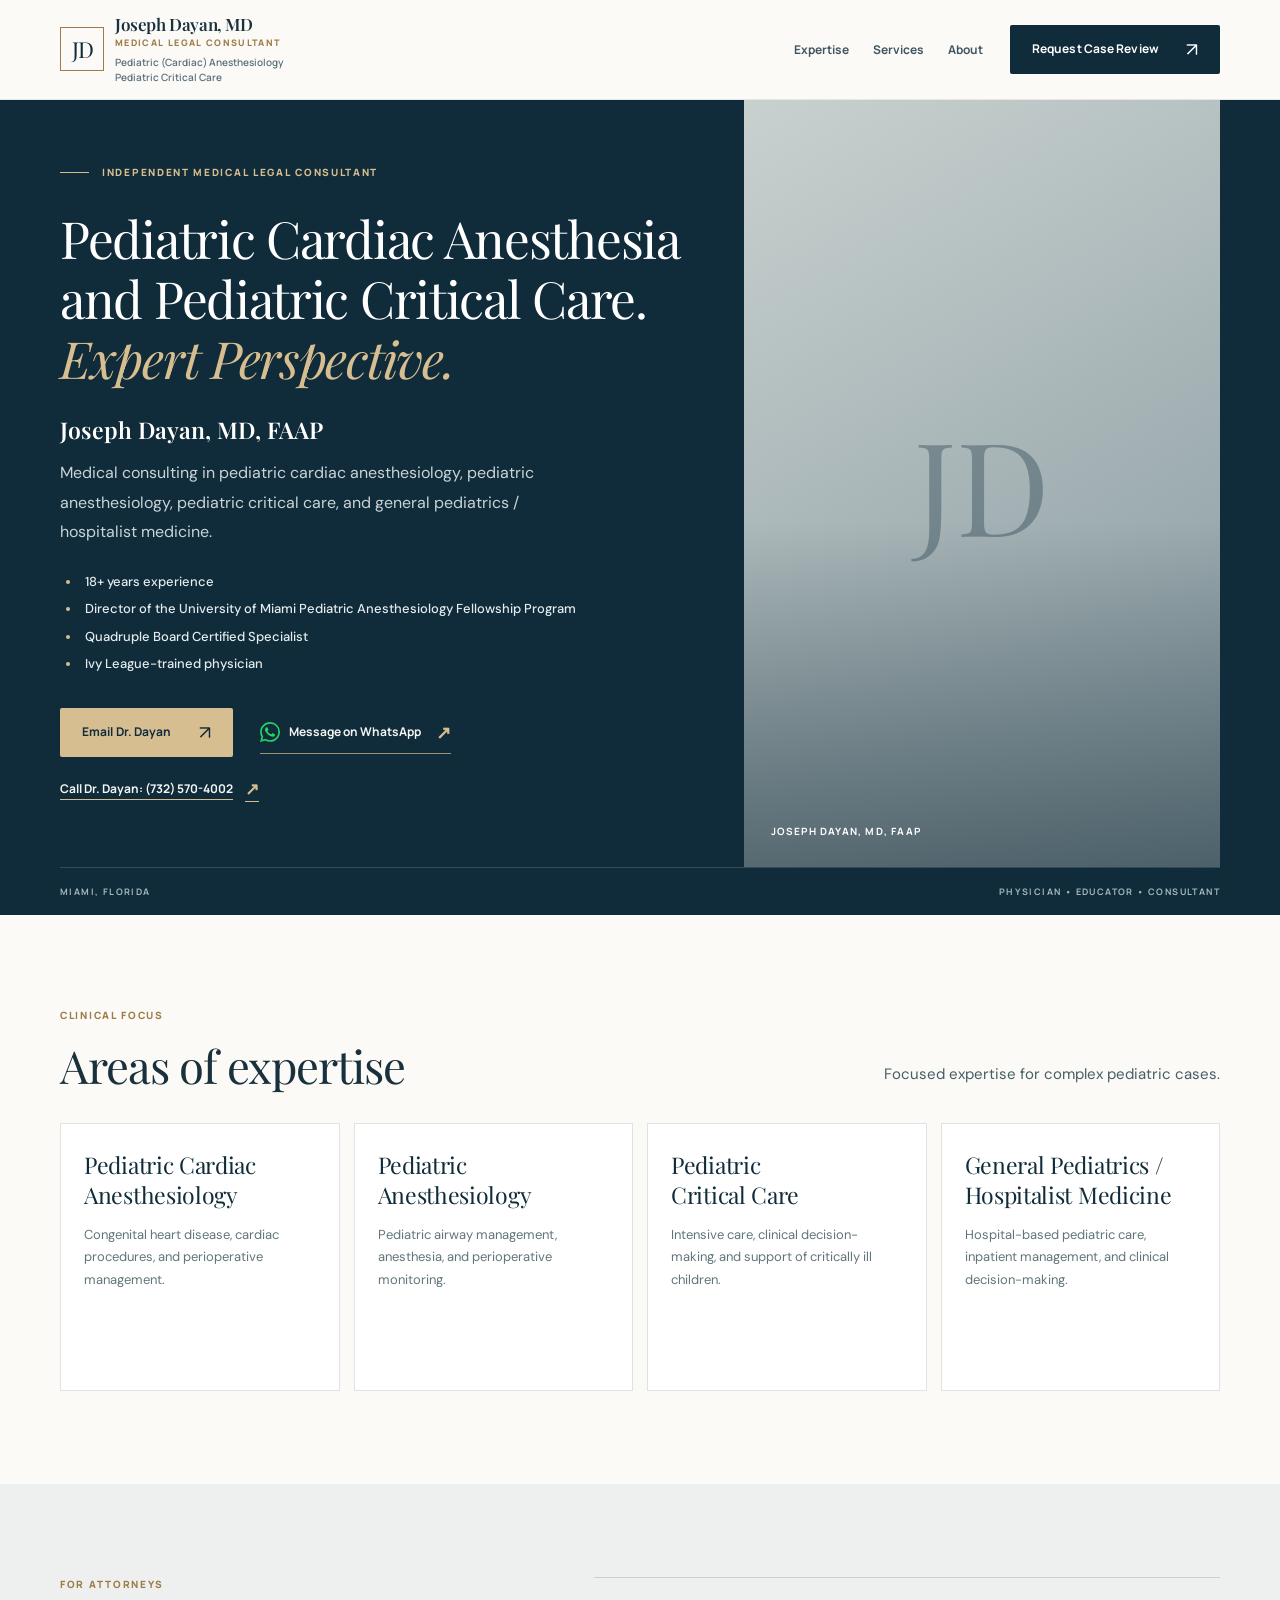
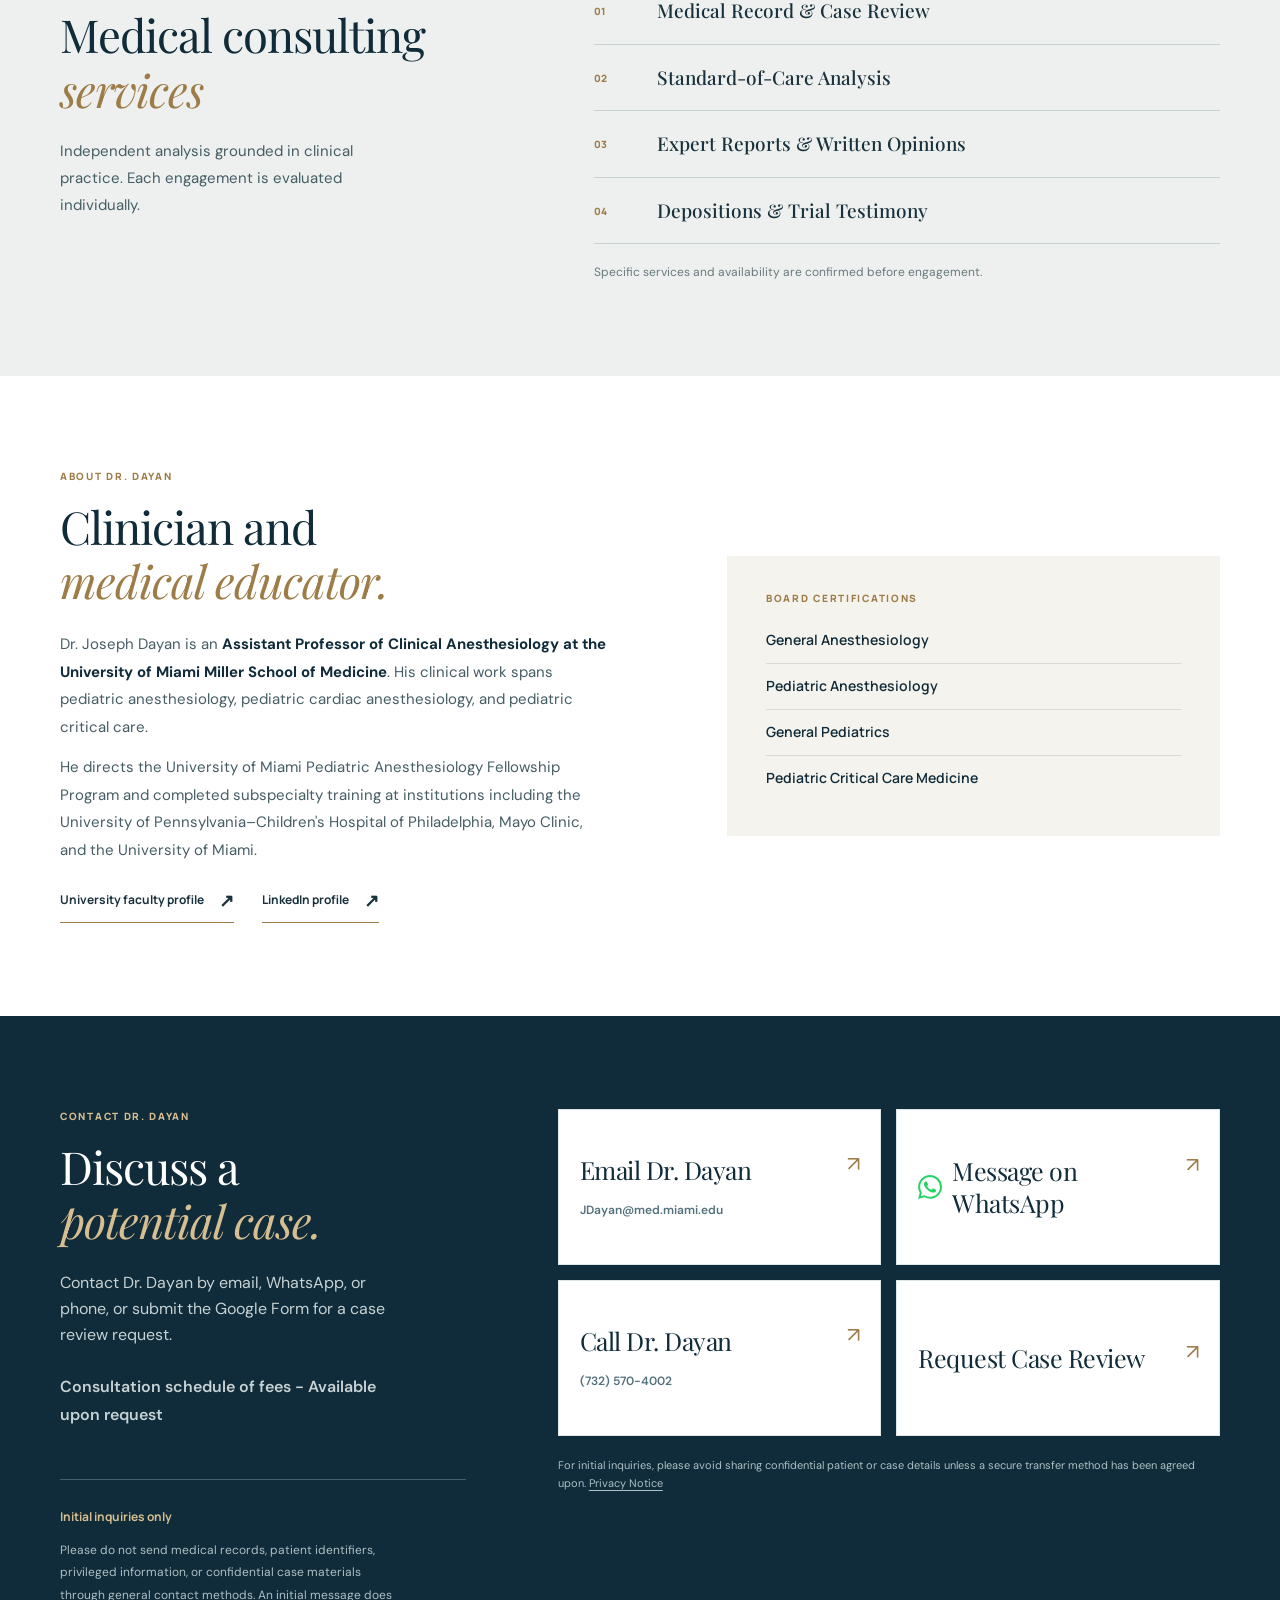
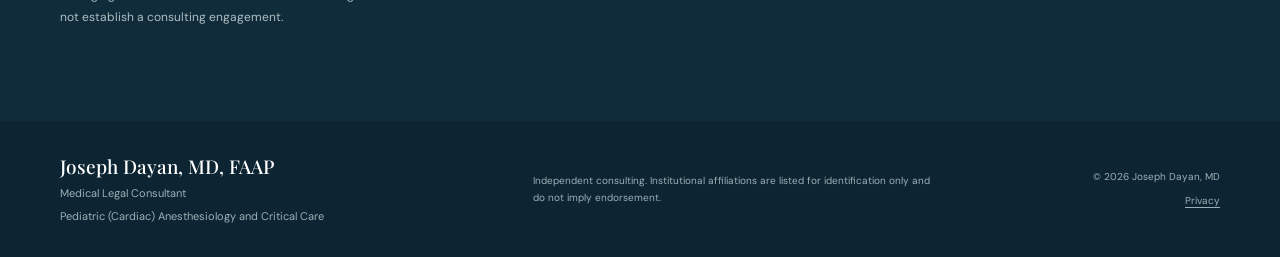
==== joey/index.html @ 21ec457d "Refine medical consultant copy, remove numbering, and update case review form links" ====
<!doctype html>
<html lang="en">
<head>
  <meta charset="utf-8">
  <meta name="viewport" content="width=device-width, initial-scale=1">
  <meta name="robots" content="noindex, follow">
  <meta name="theme-color" content="#132a37">
  <meta name="description" content="Joseph Dayan, MD, FAAP — medical consultant specializing in pediatric and pediatric cardiac anesthesiology, pediatric critical care, and general pediatrics.">
  <meta property="og:type" content="website">
  <meta property="og:title" content="Joseph Dayan, MD | Medical Legal Consultant">
  <meta property="og:description" content="Medical consulting in pediatric cardiac anesthesia, pediatric critical care, and general pediatrics.">
  <title>Joseph Dayan, MD | Pediatric Cardiac Anesthesia & Critical Care Medical Legal Consultant</title>
  <link rel="icon" href="assets/favicon.svg" type="image/svg+xml">
  <link rel="preconnect" href="https://fonts.googleapis.com">
  <link rel="preconnect" href="https://fonts.gstatic.com" crossorigin>
  <link href="https://fonts.googleapis.com/css2?family=DM+Sans:wght@400;500;600;700&family=Manrope:wght@500;600;700;800&family=Playfair+Display:wght@400;500;600&display=swap" rel="stylesheet">
  <link rel="stylesheet" href="assets/styles.css">
  <script defer src="assets/site.js"></script>
</head>
<body>
  <a class="skip-link" href="#main">Skip to content</a>
  <header class="site-header">
    <div class="container header-layout">
      <a class="brand" href="index.html" aria-label="Joseph Dayan, MD, home">
        <span class="brand-mark" aria-hidden="true">JD</span>
        <span class="brand-text"><strong>Joseph Dayan, MD</strong><small>MEDICAL LEGAL CONSULTANT</small><small class="brand-specialty">Pediatric (Cardiac) Anesthesiology<br>Pediatric Critical Care</small></span>
      </a>
      <nav class="desktop-nav" aria-label="Main navigation">
        <a href="#expertise">Expertise</a>
        <a href="#services">Services</a>
        <a href="#about">About</a>
      </nav>
      <a class="btn btn-nav" href="https://forms.gle/VSAVzxjfs5dsTmnk8" target="_blank" rel="noopener noreferrer" aria-label="Request case review via Google Form">Request Case Review <span aria-hidden="true">↗</span></a>
      <button class="menu-toggle" type="button" aria-label="Open navigation" aria-expanded="false" aria-controls="mobile-nav" data-menu-toggle><span></span><span></span></button>
    </div>
    <nav class="mobile-nav" id="mobile-nav" aria-label="Mobile navigation" hidden>
      <a href="#expertise">Expertise</a>
      <a href="#services">Services</a>
      <a href="#about">About</a>
      <a href="https://forms.gle/VSAVzxjfs5dsTmnk8" target="_blank" rel="noopener noreferrer">Request Case Review</a><a href="https://wa.me/17325704002" target="_blank" rel="noopener noreferrer">WhatsApp Dr. Dayan ↗</a>
    </nav>
  </header>
  <main id="main">
    <section class="hero" aria-labelledby="hero-title">
      <div class="container hero-layout">
        <div class="hero-copy">
          <p class="overline"><span class="overline-rule"></span> INDEPENDENT MEDICAL LEGAL CONSULTANT</p>
          <h1 id="hero-title">Pediatric Cardiac Anesthesia and Pediatric Critical Care.<br><em>Expert Perspective.</em></h1>
          <p class="hero-name">Joseph Dayan, MD, FAAP</p>
          <p class="hero-description">Medical consulting in pediatric cardiac anesthesiology, pediatric anesthesiology, pediatric critical care, and general pediatrics / hospitalist medicine.</p>
          <ul class="hero-qualifications" aria-label="Professional qualifications">
            <li>18+ years experience</li>
            <li>Director of the University of Miami Pediatric Anesthesiology Fellowship Program</li>
            <li>Quadruple Board Certified Specialist</li>
            <li>Ivy League-trained physician</li>
          </ul>
          <div class="hero-actions">
            <a class="btn btn-accent" href="mailto:JDayan@med.miami.edu?subject=Medical%20Case%20Review%20Inquiry">Email Dr. Dayan <span aria-hidden="true">↗</span></a>
            <a class="subtle-link whatsapp-link" href="https://wa.me/17325704002" target="_blank" rel="noopener noreferrer"><img class="whatsapp-icon" src="assets/whatsapp.svg" alt="" width="20" height="20"> Message on WhatsApp <span aria-hidden="true">↗</span></a>
          </div>
          <a class="hero-call-link" href="tel:+17325704002">Call Dr. Dayan: (732) 570-4002 <span aria-hidden="true">↗</span></a>
        </div>
        <div class="hero-photo">
          <img src="https://med.miami.edu/-/media/millerschool/faculty/anesthesiology/54119388-joseph-dayan.ashx?rev=396a6e62b9d84872a317f934776506e8" alt="Dr. Joseph Dayan" fetchpriority="high" onerror="this.hidden=true;this.nextElementSibling.hidden=false">
          <span class="photo-fallback" hidden aria-hidden="true">JD</span>
          <span class="photo-caption">JOSEPH DAYAN, MD, FAAP</span>
        </div>
      </div>
      <div class="container hero-foot"><span>MIAMI, FLORIDA</span><span>PHYSICIAN • EDUCATOR • CONSULTANT</span></div>
    </section>

    <section class="section expertise-section" id="expertise" aria-labelledby="expertise-title">
      <div class="container">
        <div class="section-heading">
          <div><p class="eyebrow">CLINICAL FOCUS</p><h2 id="expertise-title">Areas of expertise</h2></div>
          <p>Focused expertise for complex pediatric cases.</p>
        </div>
        <div class="focus-grid">
          <article class="focus-card"><h3>Pediatric Cardiac<br>Anesthesiology</h3><p>Congenital heart disease, cardiac procedures, and perioperative management.</p></article>
          <article class="focus-card"><h3>Pediatric<br>Anesthesiology</h3><p>Pediatric airway management, anesthesia, and perioperative monitoring.</p></article>
          <article class="focus-card"><h3>Pediatric<br>Critical Care</h3><p>Intensive care, clinical decision-making, and support of critically ill children.</p></article>
          <article class="focus-card"><h3>General Pediatrics /<br>Hospitalist Medicine</h3><p>Hospital-based pediatric care, inpatient management, and clinical decision-making.</p></article>
        </div>
      </div>
    </section>

    <section class="section services-section" id="services" aria-labelledby="services-title">
      <div class="container services-layout">
        <div class="services-intro">
          <p class="eyebrow">FOR ATTORNEYS</p>
          <h2 id="services-title">Medical consulting<br><em>services</em></h2>
          <p>Independent analysis grounded in clinical practice. Each engagement is evaluated individually.</p>
        </div>
        <div class="service-items">
          <div><span class="service-number">01</span><h3>Medical Record & Case Review</h3></div>
          <div><span class="service-number">02</span><h3>Standard-of-Care Analysis</h3></div>
          <div><span class="service-number">03</span><h3>Expert Reports & Written Opinions</h3></div>
          <div><span class="service-number">04</span><h3>Depositions & Trial Testimony</h3></div>
          <p class="service-caveat">Specific services and availability are confirmed before engagement.</p>
        </div>
      </div>
    </section>

    <section class="section about-section" id="about" aria-labelledby="about-title">
      <div class="container about-layout">
        <div class="about-copy">
          <p class="eyebrow">ABOUT DR. DAYAN</p>
          <h2 id="about-title">Clinician and<br><em>medical educator.</em></h2>
          <p>Dr. Joseph Dayan is an <strong>Assistant Professor of Clinical Anesthesiology at the University of Miami Miller School of Medicine</strong>. His clinical work spans pediatric anesthesiology, pediatric cardiac anesthesiology, and pediatric critical care.</p>
          <p>He directs the University of Miami Pediatric Anesthesiology Fellowship Program and completed subspecialty training at institutions including the University of Pennsylvania–Children's Hospital of Philadelphia, Mayo Clinic, and the University of Miami.</p>
          <div class="profile-links">
            <a href="https://med.miami.edu/faculty/joseph-dayan-md-faap" target="_blank" rel="noopener noreferrer" class="underlined-link">University faculty profile <span aria-hidden="true">↗</span></a>
            <a href="https://www.linkedin.com/in/joseph-dayan-md-79019a79" target="_blank" rel="noopener noreferrer" class="underlined-link">LinkedIn profile <span aria-hidden="true">↗</span></a>
          </div>
        </div>
        <div class="boards" aria-label="Board certifications">
          <p class="eyebrow">BOARD CERTIFICATIONS</p>
          <ul>
            <li>General Anesthesiology</li>
            <li>Pediatric Anesthesiology</li>
            <li>General Pediatrics</li>
            <li>Pediatric Critical Care Medicine</li>
          </ul>
        </div>
      </div>
    </section>

    <section class="section contact-section" id="contact" aria-labelledby="contact-title">
      <div class="container contact-layout">
        <div class="contact-copy">
          <p class="eyebrow">CONTACT DR. DAYAN</p>
          <h2 id="contact-title">Discuss a<br><em>potential case.</em></h2>
          <p>Contact Dr. Dayan by email, WhatsApp, or phone, or submit the Google Form for a case review request.</p>
          <p class="fee-note">Consultation schedule of fees - Available upon request</p>
          <div class="contact-note"><strong>Initial inquiries only</strong><p>Please do not send medical records, patient identifiers, privileged information, or confidential case materials through general contact methods. An initial message does not establish a consulting engagement.</p></div>
        </div>
        <div class="contact-options" aria-label="Contact and case review options">
          <a class="contact-option" href="mailto:JDayan@med.miami.edu?subject=Medical%20Case%20Review%20Inquiry">
            <span class="contact-option-name">Email Dr. Dayan <span class="contact-arrow" aria-hidden="true">↗</span></span>
            <span class="contact-option-detail">JDayan@med.miami.edu</span>
          </a>
          <a class="contact-option" href="https://wa.me/17325704002" target="_blank" rel="noopener noreferrer">
            <span class="contact-option-name"><span class="contact-option-label"><img class="whatsapp-icon" src="assets/whatsapp.svg" alt="" width="20" height="20"> Message on WhatsApp</span><span class="contact-arrow" aria-hidden="true">↗</span></span>
          </a>
          <a class="contact-option" href="tel:+17325704002">
            <span class="contact-option-name">Call Dr. Dayan <span class="contact-arrow" aria-hidden="true">↗</span></span>
            <span class="contact-option-detail">(732) 570-4002</span>
          </a>
          <a class="contact-option" href="https://forms.gle/VSAVzxjfs5dsTmnk8" target="_blank" rel="noopener noreferrer">
            <span class="contact-option-name">Request Case Review <span class="contact-arrow" aria-hidden="true">↗</span></span>
          </a>
          <p class="contact-privacy">For initial inquiries, please avoid sharing confidential patient or case details unless a secure transfer method has been agreed upon. <a href="privacy.html">Privacy Notice</a></p>
        </div>
      </div>
    </section>
  </main>
  <footer class="footer">
    <div class="container footer-content">
      <div class="footer-brand"><strong>Joseph Dayan, MD, FAAP</strong><span>Medical Legal Consultant</span><span>Pediatric (Cardiac) Anesthesiology and Critical Care</span></div>
      <p>Independent consulting. Institutional affiliations are listed for identification only and do not imply endorsement.</p>
      <div class="footer-meta"><span>© <span data-year>2026</span> Joseph Dayan, MD</span><a href="privacy.html">Privacy</a></div>
    </div>
  </footer>
</body>
</html>
---- joey/assets/styles.css ----
:root{--navy:#102b39;--deep:#0d2532;--ink:#19313d;--text:#455d65;--muted:#73848a;--gold:#d7be91;--gold-dark:#9e7c48;--cream:#f5f3ed;--paper:#fbfaf7;--line:#dce3e1;--white:#fff;--max:1160px;--sans:'DM Sans',Arial,sans-serif;--ui:'Manrope',Arial,sans-serif;--serif:'Playfair Display',Georgia,serif}
*,*::before,*::after{box-sizing:border-box}
html{scroll-behavior:smooth;scroll-padding-top:104px}
body{margin:0;background:var(--paper);color:var(--ink);font:400 16px/1.65 var(--sans);-webkit-font-smoothing:antialiased}
img{max-width:100%;display:block}
a{color:inherit;text-decoration:none}
button,input,textarea,select{font:inherit}
button{cursor:pointer}
h1,h2,h3,p{margin:0}
h1,h2,h3{line-height:1.2}
::selection{background:var(--gold);color:var(--navy)}
:focus-visible{outline:3px solid var(--gold-dark);outline-offset:4px}
.container{width:min(var(--max),calc(100% - 90px));margin-inline:auto}
.skip-link{position:absolute;top:-110px;left:10px;padding:12px 18px;background:#fff;z-index:100}
.skip-link:focus{top:10px}
.site-header{position:relative;z-index:20;background:var(--paper);border-bottom:1px solid #e7e8e3}
.header-layout{min-height:99px;display:flex;align-items:center;gap:22px}
.brand{display:flex;align-items:center;gap:11px;flex-shrink:0}
.brand-mark{width:44px;height:44px;border:1px solid var(--gold-dark);display:grid;place-items:center;color:var(--navy);font:400 22px var(--serif);letter-spacing:-1px}
.brand-text{display:flex;flex-direction:column;gap:3px}
.brand-text strong{font:600 17px/1.2 var(--serif);letter-spacing:-.4px}
.brand-text small{color:var(--gold-dark);font:800 9px/1.4 var(--ui);letter-spacing:1.35px}
.brand-specialty{font:600 9px/1.45 var(--ui)!important;letter-spacing:0!important;text-transform:none;color:#5c717c!important;margin-top:2px;max-width:310px}
.desktop-nav{display:flex;align-items:center;gap:24px;margin-left:auto}
.desktop-nav a{font:700 12px var(--ui);color:#415661;transition:color .2s}
.desktop-nav a:hover{color:var(--gold-dark)}
.btn{display:inline-flex;align-items:center;justify-content:center;gap:27px;border:1px solid transparent;min-height:49px;padding:14px 21px;border-radius:2px;font:700 12px/1.2 var(--ui);letter-spacing:.1px;white-space:nowrap;transition:background .2s,color .2s,transform .2s}
.btn:hover{transform:translateY(-2px)}
.btn span{font:400 19px/1 var(--sans)}
.btn-nav,.btn-dark{background:var(--navy);color:white}
.btn-nav:hover,.btn-dark:hover{background:#1f4758}
.btn-nav{margin-left:9px}
.btn-accent{background:var(--gold);color:var(--navy)}
.btn-accent:hover{background:#e4cfa8}
.menu-toggle{display:none;width:42px;height:42px;border:1px solid var(--line);background:transparent;align-items:center;justify-content:center;flex-direction:column;gap:6px;margin-left:auto}
.menu-toggle span{width:20px;height:1px;background:var(--navy)}
.mobile-nav{display:none}
.overline,.eyebrow{font:800 10px/1.4 var(--ui);letter-spacing:1.7px;text-transform:uppercase}
.overline{color:var(--gold);display:flex;align-items:center;gap:13px}
.overline-rule{width:29px;height:1px;background:var(--gold)}
.eyebrow{color:var(--gold-dark);margin-bottom:16px}
.hero{background:var(--navy);color:#fff}
.hero-layout{min-height:580px;display:grid;grid-template-columns:1.13fr .87fr;align-items:stretch;gap:65px}
.hero-copy{padding:76px 0 74px;align-self:center}
.hero h1{font:400 clamp(37px,4vw,54px)/1.17 var(--serif);letter-spacing:-1.3px;white-space:normal;margin:30px 0 24px;max-width:680px}
.hero h1 em,.services-intro h2 em,.about-copy h2 em,.contact-copy h2 em{font-weight:400;color:var(--gold)}
.hero-name{font:600 23px/1.45 var(--serif);margin-bottom:12px}
.hero-description{max-width:525px;color:#c9d4d7;font-size:16px;line-height:1.85}
.hero-actions{display:flex;align-items:center;gap:27px;flex-wrap:wrap;margin-top:33px}
.subtle-link{color:#f3f5f3;border-bottom:1px solid rgba(215,190,145,.7);padding:9px 0;font:700 12px var(--ui);display:inline-flex;gap:17px;align-items:center;transition:gap .2s}
.subtle-link:hover{gap:23px}
.subtle-link span{color:var(--gold);font-size:18px}
.hero-photo{position:relative;align-self:stretch;overflow:hidden;background:linear-gradient(150deg,#c9d1cf,#84979e);min-height:540px}
.hero-photo img[hidden]{display:none}.hero-photo img{width:100%;height:100%;position:absolute;inset:0;object-fit:cover;object-position:50% 16%;filter:saturate(.84)}
.hero-photo:after{content:"";position:absolute;inset:55% 0 0;background:linear-gradient(transparent,rgba(11,33,45,.46));pointer-events:none}
.photo-fallback{position:absolute;inset:0;display:grid;place-items:center;color:rgba(16,43,57,.33);font:400 130px var(--serif)}
.photo-fallback[hidden]{display:none}
.photo-caption{position:absolute;z-index:2;left:27px;bottom:29px;color:white;font:700 10px var(--ui);letter-spacing:1.2px}
.hero-foot{min-height:48px;border-top:1px solid rgba(255,255,255,.15);display:flex;align-items:center;justify-content:space-between;gap:14px;color:#a4b8be;font:700 9px var(--ui);letter-spacing:1.4px}
.section{padding:93px 0;scroll-margin-top:10px}
.section-heading{display:flex;align-items:end;justify-content:space-between;gap:40px;margin-bottom:31px}
.section-heading h2,.about-copy h2,.services-intro h2,.contact-copy h2{font:400 clamp(36px,3.55vw,50px)/1.2 var(--serif);letter-spacing:-1px}
.section-heading>p{color:var(--text);font-size:15px;margin-bottom:6px}
.expertise-section{background:var(--paper)}
.focus-grid{display:grid;grid-template-columns:repeat(4,minmax(0,1fr));gap:14px}
.focus-card{border:1px solid #dfe4e1;background:#fff;min-height:268px;padding:26px 23px 28px;transition:border-color .2s,transform .2s}
.focus-card:hover{transform:translateY(-3px);border-color:#b9c7c4}
.focus-count{font:800 10px var(--ui);letter-spacing:1.4px;color:var(--gold-dark)}
.focus-card h3{font:400 23px/1.27 var(--serif);margin:27px 0 15px;color:var(--navy);letter-spacing:-.3px}
.focus-card p{font-size:13px;color:#61757a;line-height:1.75;max-width:300px}
.services-section{background:#edf0ee}
.services-layout{display:grid;grid-template-columns:.83fr 1.17fr;gap:90px;align-items:start}
.services-intro h2{color:var(--navy)}
.services-intro h2 em{color:var(--gold-dark)}
.services-intro>p:last-child{color:var(--text);margin-top:22px;max-width:340px;line-height:1.8;font-size:15px}
.service-items{border-top:1px solid #c8d2cf}
.service-items>div{display:grid;grid-template-columns:46px 1fr;gap:17px;align-items:center;padding:19px 0;border-bottom:1px solid #c8d2cf}
.service-number{font:800 10px var(--ui);color:var(--gold-dark)}
.service-items h3{font:500 19px/1.45 var(--serif)}
.service-caveat{font:400 12px/1.7 var(--sans);color:#687a7d;margin-top:18px}
.about-section{background:#fff}
.about-layout{display:grid;grid-template-columns:1.07fr .93fr;gap:100px;align-items:center}
.about-copy h2{color:var(--navy);margin-bottom:23px}
.about-copy h2 em{color:var(--gold-dark)}
.about-copy>p:not(.eyebrow){color:var(--text);max-width:550px;font-size:15px;line-height:1.84;margin-bottom:13px}
.underlined-link{border-bottom:1px solid var(--gold-dark);padding-bottom:10px;font:700 12px var(--ui);display:inline-flex;gap:15px;align-items:center;margin-top:18px;transition:gap .2s}
.underlined-link:hover{gap:22px}
.underlined-link span{font-size:18px}
.boards{background:var(--cream);padding:35px 39px}
.boards .eyebrow{margin-bottom:13px}
.boards ul{list-style:none;margin:0;padding:0}
.boards li{padding:13px 0;border-bottom:1px solid #d9dcd6;font:600 14px/1.35 var(--ui);color:var(--navy)}
.boards li:last-child{border-bottom:0}
.contact-section{background:var(--navy);color:#fff}
.contact-layout{display:grid;grid-template-columns:.76fr 1.24fr;gap:92px;align-items:start}
.contact-copy .eyebrow{color:var(--gold)}
.contact-copy h2{margin-bottom:22px}
.contact-copy>p:not(.eyebrow){color:#c6d2d4;max-width:350px;font-size:16px}
.contact-note{margin-top:50px;padding-top:23px;border-top:1px solid #44606c}
.contact-note strong{font:700 12px var(--ui);color:var(--gold)}
.contact-note p{font-size:12px;line-height:1.85;color:#aebfc4;margin-top:10px;max-width:340px}
.contact-options{display:flex;flex-direction:column;gap:14px}
.contact-option{display:flex;flex-direction:column;gap:11px;min-height:148px;padding:24px 29px;background:#fff;border:1px solid #dfe7e5;color:var(--navy);transition:transform .22s,border-color .22s,box-shadow .22s}
.contact-option:hover{transform:translateY(-3px);border-color:var(--gold);box-shadow:0 14px 22px rgba(4,18,27,.12)}
.contact-option-top{font:800 10px var(--ui);letter-spacing:1.8px;color:var(--gold-dark)}
.contact-option-name{display:flex;align-items:center;justify-content:space-between;gap:20px;font:400 clamp(22px,2.4vw,31px)/1.2 var(--serif);letter-spacing:-.5px}
.contact-option-name span{font:400 22px var(--sans);color:var(--gold-dark)}
.contact-option-detail{font:600 13px/1.5 var(--sans);color:#53707d;overflow-wrap:anywhere}
.contact-privacy{color:#acbfc4;font-size:11px;line-height:1.7;margin-top:5px}
.contact-privacy a{text-decoration:underline;text-underline-offset:3px}
.footer{background:var(--deep);color:#9db0b7}
.footer-content{display:grid;grid-template-columns:1fr 1.2fr auto;gap:42px;align-items:center;min-height:136px}
.footer-brand{display:flex;flex-direction:column;gap:5px}
.footer-brand strong{font:500 19px var(--serif);color:#fff}
.footer-brand span{font-size:11px}
.footer-content>p{font-size:10px;line-height:1.75;max-width:410px}
.footer-meta{display:flex;flex-direction:column;gap:7px;font-size:10px;text-align:right;white-space:nowrap}
.footer-meta a{text-decoration:underline;text-underline-offset:3px}
.privacy-main{background:var(--paper)}
.privacy-hero{background:var(--navy);color:white;padding:65px 0}
.privacy-hero h1{font:400 48px var(--serif);margin-top:12px}
.privacy-section{padding:70px 0 90px}
.privacy-prose{max-width:790px;color:#52666f;font-size:15px;line-height:1.85}
.privacy-prose h2{font:500 24px var(--serif);color:var(--navy);margin:33px 0 11px}
.privacy-prose p{margin-bottom:14px}
.privacy-prose a{text-decoration:underline;text-underline-offset:3px}
.privacy-prose .updated{font:800 10px var(--ui);letter-spacing:1.2px;color:var(--gold-dark);margin-bottom:23px}
.redirect-main{min-height:55vh;padding:100px 0}
.redirect-main h1{font:400 42px var(--serif)}
.redirect-main p{margin:25px 0;color:var(--text)}
@media(max-width:1100px){
.header-layout{gap:20px}.desktop-nav{gap:22px}
.hero-layout{gap:35px;grid-template-columns:1.1fr .9fr}
.hero h1{font-size:clamp(36px,4.4vw,49px)}
.services-layout{gap:55px}.about-layout{gap:55px}.contact-layout{gap:50px}.footer-content{gap:25px}
}
@media(max-width:875px){
.container{width:calc(100% - 58px)}
.desktop-nav,.btn-nav{display:none}
.menu-toggle{display:flex}
.mobile-nav{display:flex;flex-direction:column;background:var(--paper);padding:8px 29px 22px;border-top:1px solid var(--line)}
.mobile-nav[hidden]{display:none}
.mobile-nav a{padding:13px 0;border-bottom:1px solid var(--line);font:700 13px var(--ui)}
.hero-layout{grid-template-columns:1.06fr .94fr;gap:22px;min-height:505px}
.hero-copy{padding:68px 0 72px}
.hero h1{font-size:40px;white-space:normal}
.hero-photo{min-height:475px}
.hero-description{font-size:14px}
.hero-name{font-size:20px}
.focus-grid{grid-template-columns:repeat(2,minmax(0,1fr))}
.focus-card{padding:22px;min-height:260px}
.focus-card h3{font-size:22px}
.about-layout,.services-layout,.contact-layout{gap:36px}
.footer-content{grid-template-columns:1fr 1fr}
.footer-meta{grid-column:1 / -1;flex-direction:row;justify-content:space-between;border-top:1px solid #29414d;padding:14px 0}
}
@media(max-width:670px){
.container{width:calc(100% - 40px)}
.header-layout{min-height:74px}
.brand-mark{width:40px;height:40px;font-size:20px}
.brand-text strong{font-size:16px}
.brand-text small{font-size:8px}
.hero-layout{grid-template-columns:1fr;gap:0}
.hero-copy{padding:68px 0 48px}
.hero h1{font-size:clamp(37px,7.9vw,52px);margin:24px 0 20px}
.hero-name{font-size:22px}
.hero-description{font-size:15px}
.hero-actions{margin-top:26px}
.hero-photo{width:100%;max-width:480px;min-height:0;aspect-ratio:1.17/1;justify-self:center}
.hero-photo img{object-position:center 16%}
.hero-foot{padding:17px 0;min-height:0;flex-wrap:wrap;row-gap:4px;font-size:8px}
.section{padding:72px 0}
.section-heading{align-items:start;flex-direction:column;gap:6px;margin-bottom:25px}
.section-heading h2,.about-copy h2,.services-intro h2,.contact-copy h2{font-size:clamp(35px,8vw,47px)}
.section-heading>p{font-size:13px}
.focus-grid,.about-layout,.services-layout,.contact-layout{grid-template-columns:1fr}
.focus-grid{gap:11px}
.focus-card{min-height:0;padding:23px 25px}
.focus-card h3{font-size:24px;margin:12px 0}
.focus-card h3 br{display:none}
.focus-card p{max-width:none}
.services-layout,.about-layout,.contact-layout{gap:34px}
.services-intro>p:last-child{margin-top:13px}
.services-intro h2 br,.about-copy h2 br{display:none}
.boards{padding:28px 30px}
.contact-note{margin-top:28px}
.footer-content{grid-template-columns:1fr;gap:16px;padding:39px 0 0}
.footer-meta{grid-column:auto}
.privacy-hero{padding:54px 0}
.privacy-hero h1{font-size:41px}
.privacy-section{padding:50px 0 68px}
}
@media(max-width:380px){
.hero h1{font-size:36px}
.hero-actions{align-items:flex-start;flex-direction:column;gap:9px}
.hero-actions .btn{width:100%}
}
@media(prefers-reduced-motion:reduce){html{scroll-behavior:auto}*,*::before,*::after{transition-duration:.01ms!important}}

/* Dr. Dayan contact options and credentials */
.header-layout{gap:18px}
.brand-specialty{font-size:10px!important;line-height:1.5!important;max-width:305px}
.hero-qualifications{list-style:disc;margin:24px 0 0 0;padding-left:21px;max-width:540px;color:#e4eced}
.hero-qualifications li{font:500 13px/1.65 var(--sans);padding-left:4px;margin:6px 0}
.hero-qualifications li::marker{color:var(--gold)}
.hero-copy{padding-block:65px}
.whatsapp-icon{display:inline-block;vertical-align:middle;width:20px;height:20px;flex:none;filter:none}
.whatsapp-link{gap:9px}
.whatsapp-link>span{margin-left:6px}
.profile-links{display:flex;flex-wrap:wrap;align-items:center;column-gap:28px;row-gap:6px;margin-top:17px}
.profile-links .underlined-link{margin-top:6px;white-space:nowrap}
.contact-copy>.fee-note{color:#edd9b4;max-width:350px;font:600 14px/1.75 var(--sans);margin-top:24px}
.contact-options{display:grid;grid-template-columns:repeat(2,minmax(0,1fr));gap:15px;align-content:start}
.contact-option{min-height:156px;padding:24px 21px;justify-content:center;gap:16px}
.contact-option-name{font-size:clamp(20px,2.05vw,25px);line-height:1.25;align-items:flex-start;gap:7px}
.contact-option-name>.contact-arrow{margin-left:auto;font:400 21px/1 var(--sans);color:var(--gold-dark);flex:none}
.contact-option-name>.contact-option-label{display:inline-flex;align-items:center;gap:10px;font:inherit;color:inherit;min-width:0}
.contact-option-label .whatsapp-icon{width:24px;height:24px}
.contact-option-detail{font-size:12px;line-height:1.55;overflow-wrap:anywhere}
.contact-privacy{grid-column:1/-1}
@media(max-width:1120px){
 .header-layout{gap:13px}
 .desktop-nav{gap:17px}
 .contact-layout{gap:35px;grid-template-columns:.72fr 1.28fr}
}
@media(max-width:970px){
 .contact-options{grid-template-columns:1fr}
 .contact-option{min-height:115px}
}
@media(max-width:875px){
 .brand-specialty{max-width:305px}
 .hero-qualifications li{font-size:12px}
}
@media(max-width:670px){
 .contact-options{grid-template-columns:1fr}
 .hero-copy{padding-top:65px;padding-bottom:42px}
 .hero-qualifications{margin-top:20px}
 .hero-qualifications li{font-size:13px}
 .brand-specialty{max-width:250px;font-size:9px!important}
 .contact-option{min-height:110px}
}
@media(max-width:370px){
 .brand-specialty{max-width:210px;font-size:8px!important}
 .brand-mark{display:none}
}

/* Dayan review refinements */
.hero-call-link{display:inline-flex;align-items:center;gap:12px;color:#f2f6f5;font:700 12px/1.6 var(--ui);text-decoration:underline;text-underline-offset:6px;text-decoration-color:var(--gold);margin-top:18px;transition:color .2s}
.hero-call-link:hover{color:var(--gold)}
.hero-call-link span{color:var(--gold);font-size:17px}
.focus-card h3{margin-top:0}
.about-copy p strong{font-weight:700;color:var(--navy)}
@media(max-width:670px){.hero-call-link{margin-top:20px}}
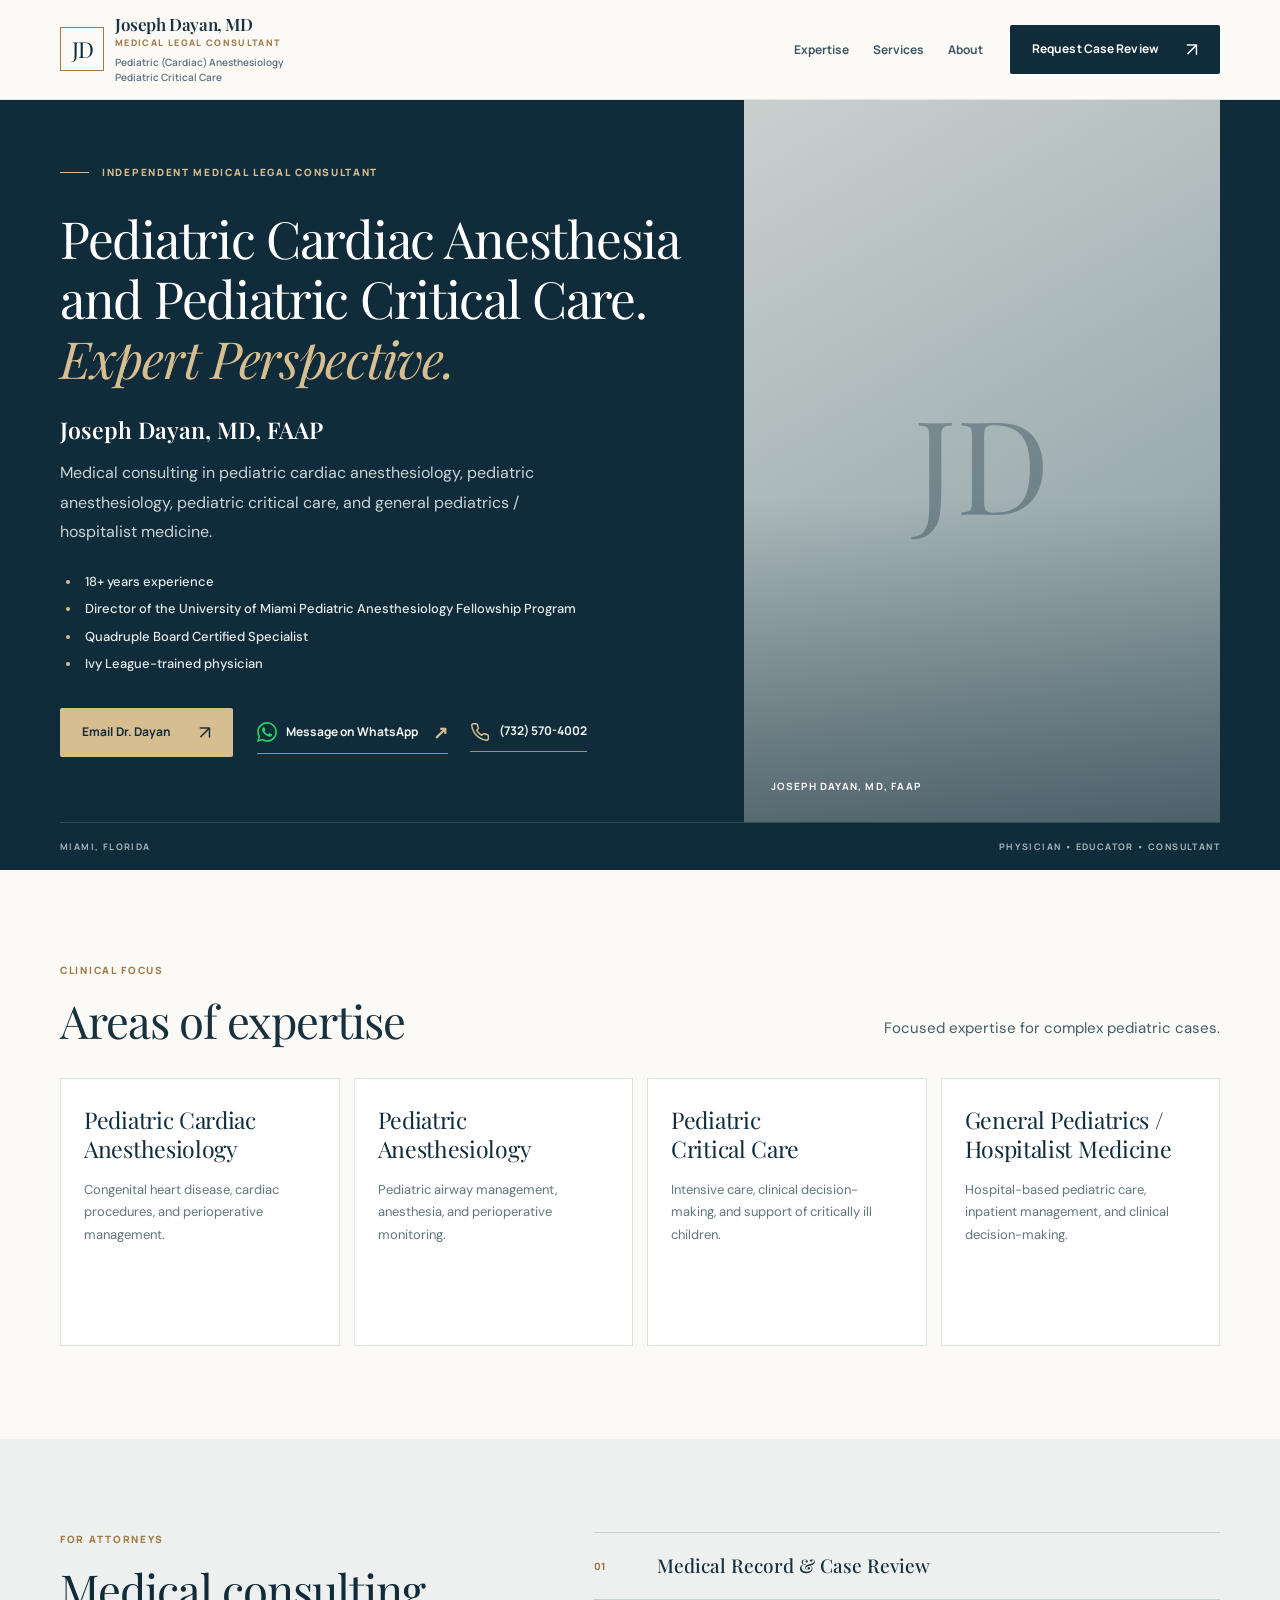
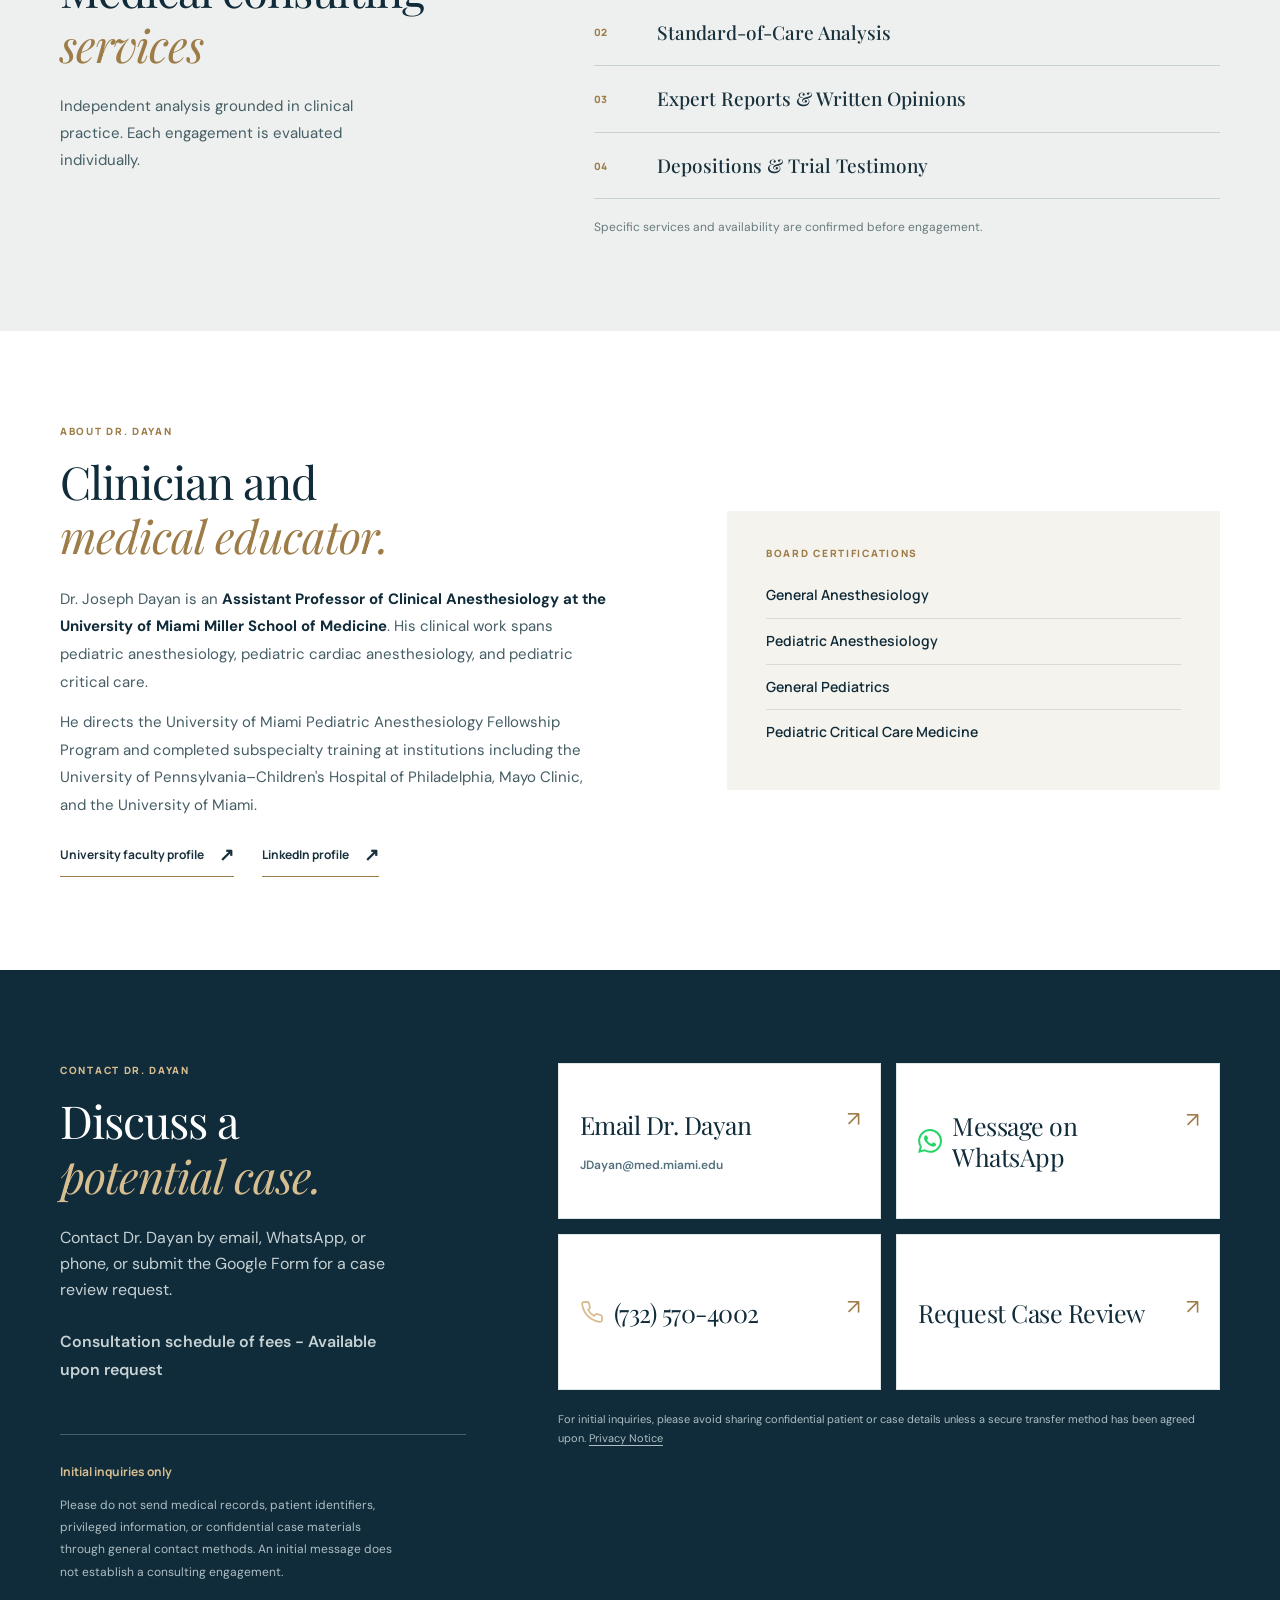
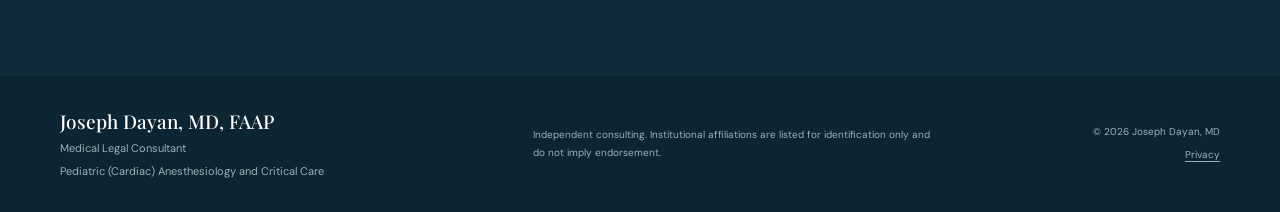
==== commit 74618bd5: "Show phone icon and number beside WhatsApp and on call contact card" ====
--- a/joey/index.html
+++ b/joey/index.html
@@ -56,9 +56,11 @@
           </ul>
           <div class="hero-actions">
             <a class="btn btn-accent" href="mailto:JDayan@med.miami.edu?subject=Medical%20Case%20Review%20Inquiry">Email Dr. Dayan <span aria-hidden="true">↗</span></a>
-            <a class="subtle-link whatsapp-link" href="https://wa.me/17325704002" target="_blank" rel="noopener noreferrer"><img class="whatsapp-icon" src="assets/whatsapp.svg" alt="" width="20" height="20"> Message on WhatsApp <span aria-hidden="true">↗</span></a>
+            <div class="hero-secondary-actions">
+              <a class="subtle-link whatsapp-link" href="https://wa.me/17325704002" target="_blank" rel="noopener noreferrer"><img class="whatsapp-icon" src="assets/whatsapp.svg" alt="" width="20" height="20"> Message on WhatsApp <span aria-hidden="true">↗</span></a>
+              <a class="hero-phone-link" href="tel:+17325704002" aria-label="Call (732) 570-4002"><img class="phone-icon" src="assets/phone.svg" width="20" height="20" alt="">(732) 570-4002</a>
+            </div>
           </div>
-          <a class="hero-call-link" href="tel:+17325704002">Call Dr. Dayan: (732) 570-4002 <span aria-hidden="true">↗</span></a>
         </div>
         <div class="hero-photo">
           <img src="https://med.miami.edu/-/media/millerschool/faculty/anesthesiology/54119388-joseph-dayan.ashx?rev=396a6e62b9d84872a317f934776506e8" alt="Dr. Joseph Dayan" fetchpriority="high" onerror="this.hidden=true;this.nextElementSibling.hidden=false">
@@ -142,9 +144,8 @@
           <a class="contact-option" href="https://wa.me/17325704002" target="_blank" rel="noopener noreferrer">
             <span class="contact-option-name"><span class="contact-option-label"><img class="whatsapp-icon" src="assets/whatsapp.svg" alt="" width="20" height="20"> Message on WhatsApp</span><span class="contact-arrow" aria-hidden="true">↗</span></span>
           </a>
-          <a class="contact-option" href="tel:+17325704002">
-            <span class="contact-option-name">Call Dr. Dayan <span class="contact-arrow" aria-hidden="true">↗</span></span>
-            <span class="contact-option-detail">(732) 570-4002</span>
+          <a class="contact-option" href="tel:+17325704002" aria-label="Call (732) 570-4002">
+            <span class="contact-option-name"><span class="contact-option-label"><img class="phone-icon" src="assets/phone.svg" alt="" width="24" height="24"> (732) 570-4002</span><span class="contact-arrow" aria-hidden="true">↗</span></span>
           </a>
           <a class="contact-option" href="https://forms.gle/VSAVzxjfs5dsTmnk8" target="_blank" rel="noopener noreferrer">
             <span class="contact-option-name">Request Case Review <span class="contact-arrow" aria-hidden="true">↗</span></span>
--- a/joey/assets/styles.css
+++ b/joey/assets/styles.css
@@ -245,9 +245,14 @@
 }
 
 /* Dayan review refinements */
-.hero-call-link{display:inline-flex;align-items:center;gap:12px;color:#f2f6f5;font:700 12px/1.6 var(--ui);text-decoration:underline;text-underline-offset:6px;text-decoration-color:var(--gold);margin-top:18px;transition:color .2s}
-.hero-call-link:hover{color:var(--gold)}
-.hero-call-link span{color:var(--gold);font-size:17px}
 .focus-card h3{margin-top:0}
 .about-copy p strong{font-weight:700;color:var(--navy)}
-@media(max-width:670px){.hero-call-link{margin-top:20px}}
+
+/* Phone contact alongside WhatsApp and in the contact card */
+.hero-secondary-actions{display:flex;align-items:center;gap:22px;flex-wrap:wrap}
+.hero-phone-link{display:inline-flex;align-items:center;gap:9px;color:#f3f5f3;border-bottom:1px solid rgba(215,190,145,.7);padding:9px 0;font:700 12px/1.4 var(--ui);white-space:nowrap;transition:color .2s}
+.hero-phone-link:hover{color:var(--gold)}
+.phone-icon{display:inline-block;flex:none;width:20px;height:20px}
+.contact-option-label .phone-icon{width:24px;height:24px}
+.hero-actions{column-gap:24px;row-gap:16px}
+@media(max-width:670px){.hero-secondary-actions{gap:12px 22px}.hero-phone-link{font-size:12px}}
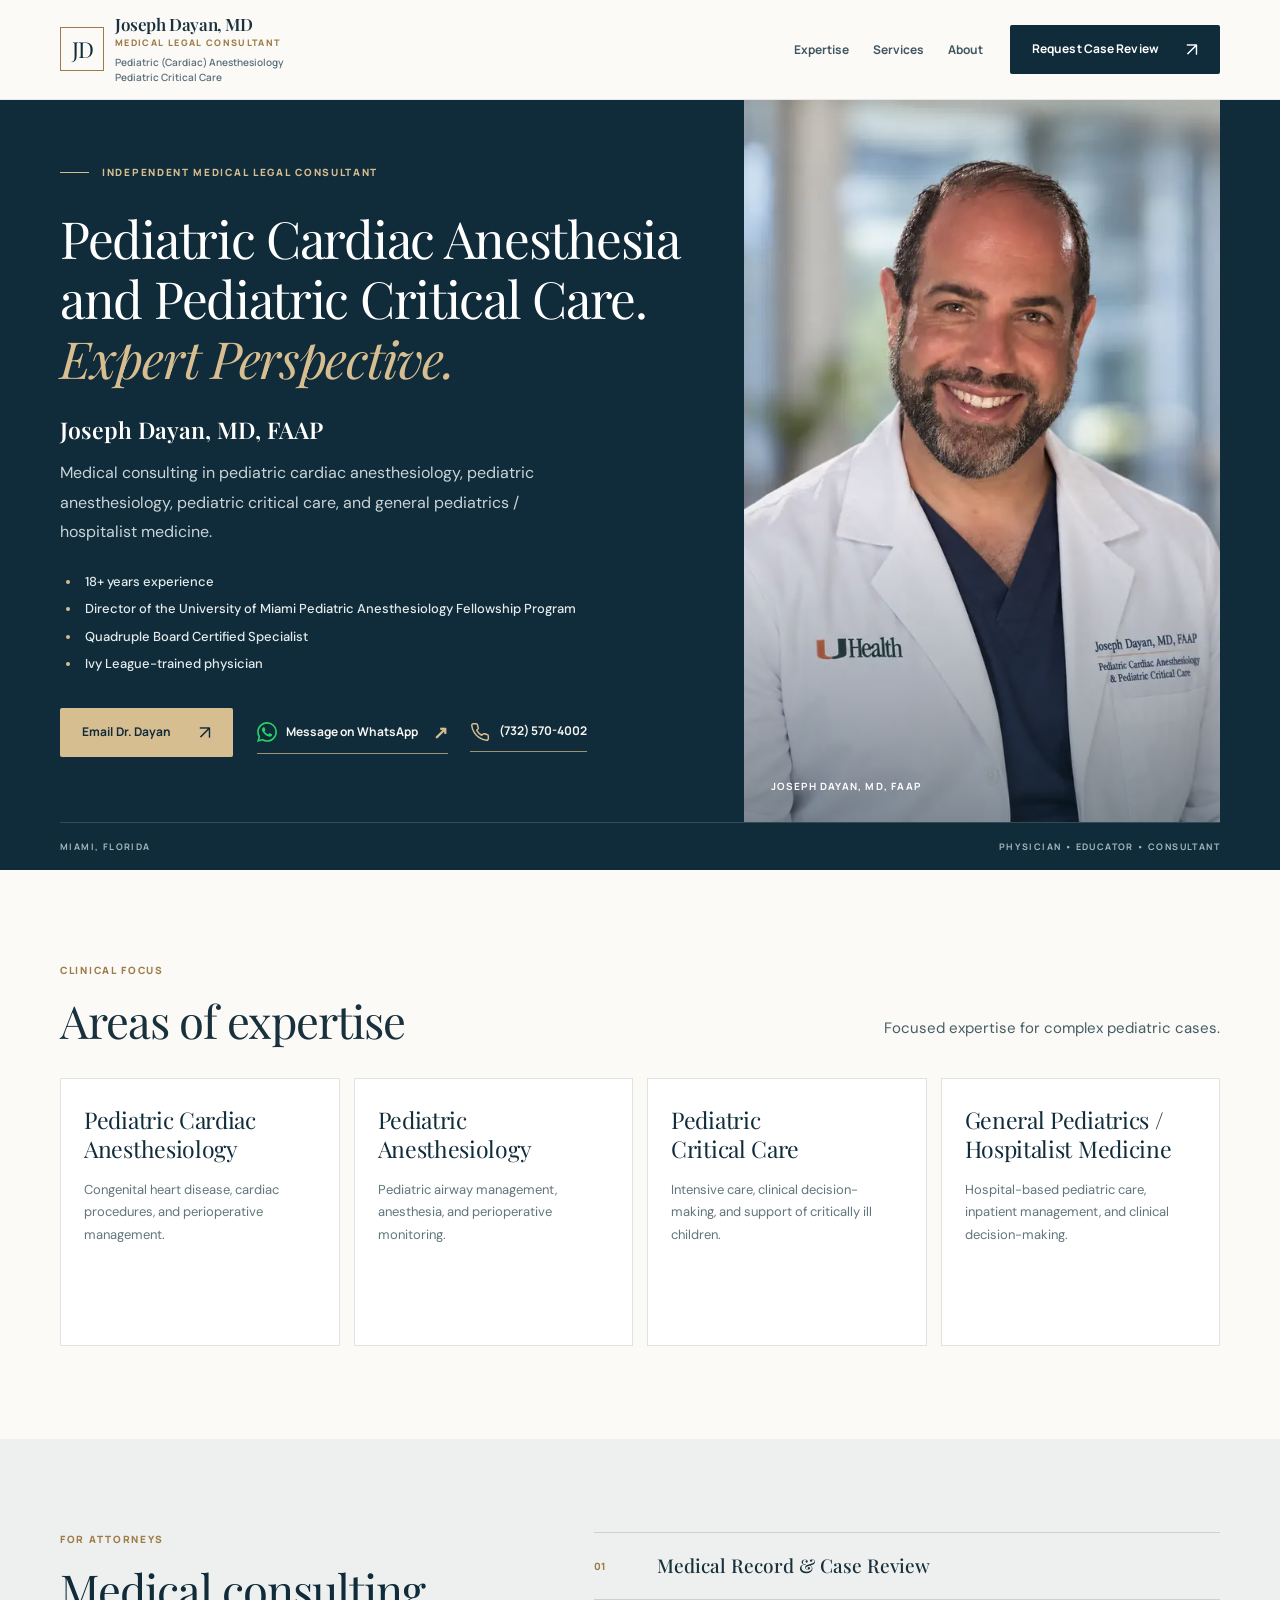
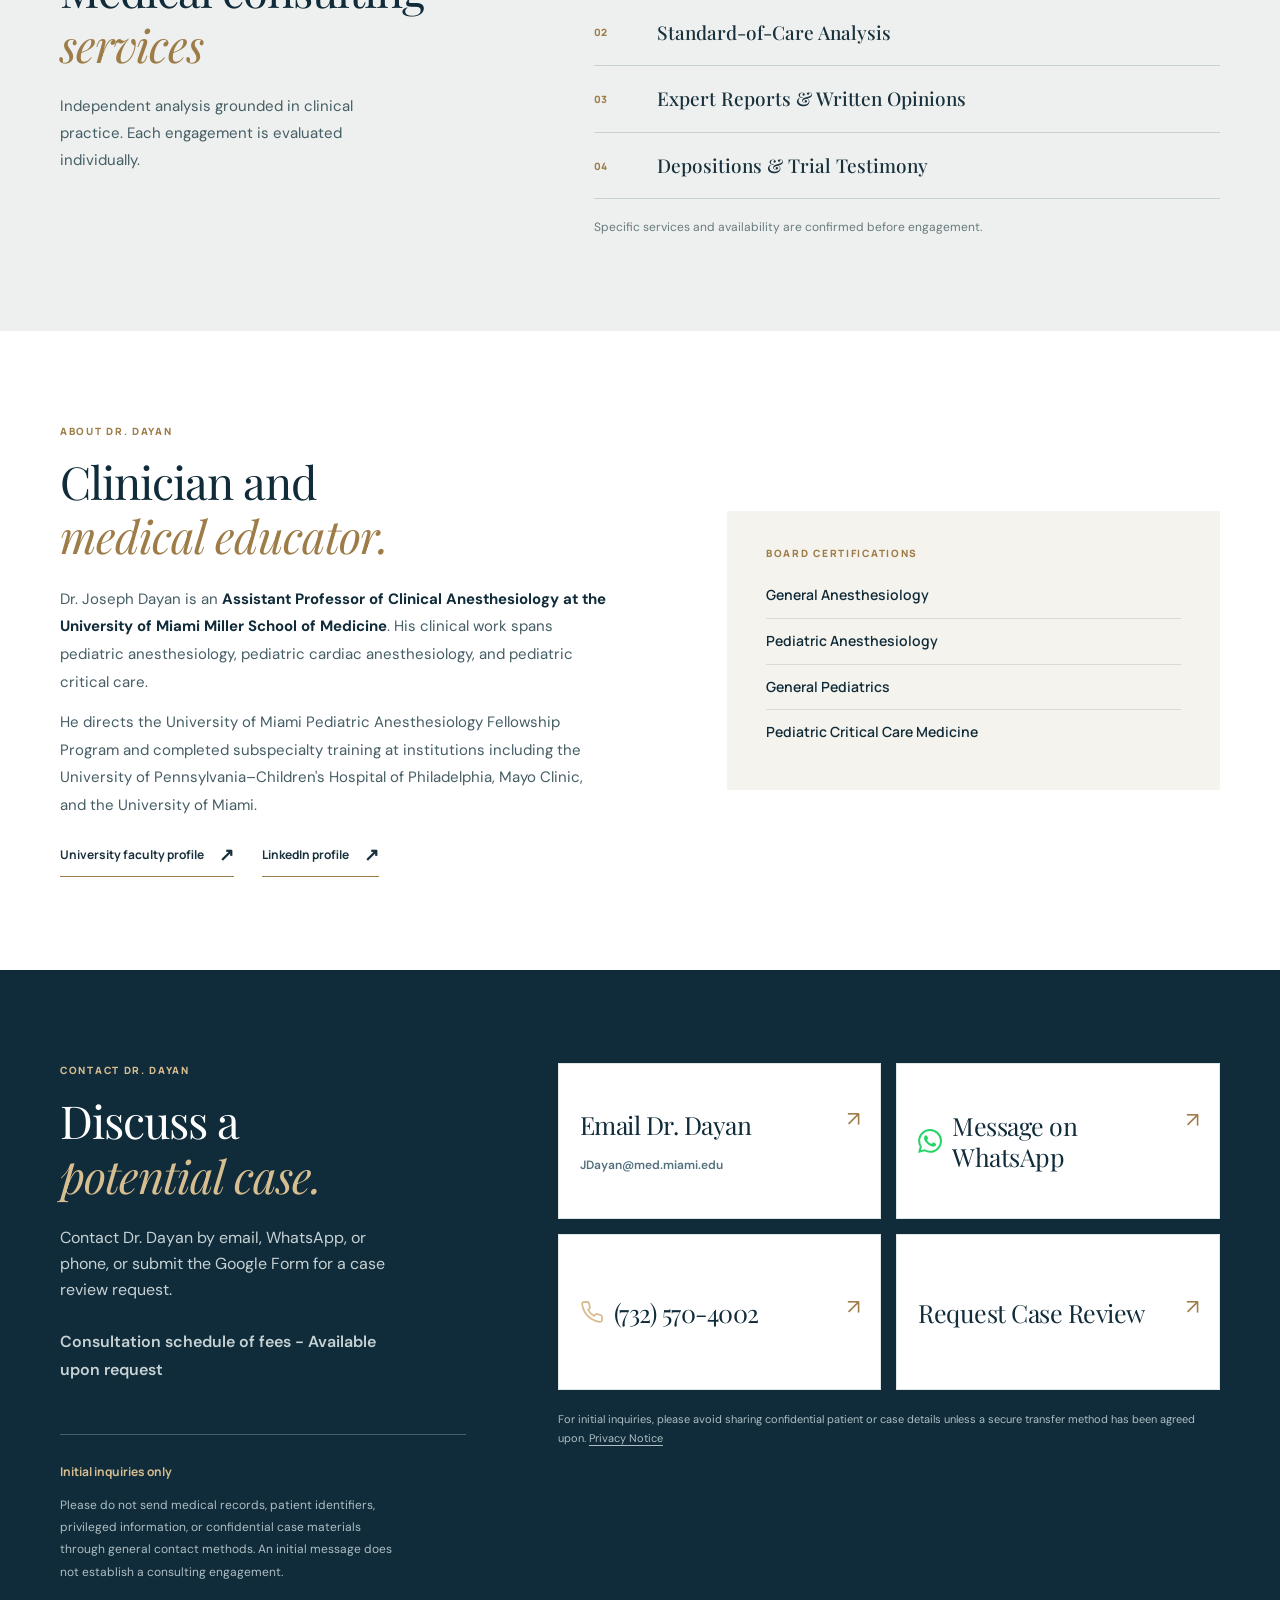
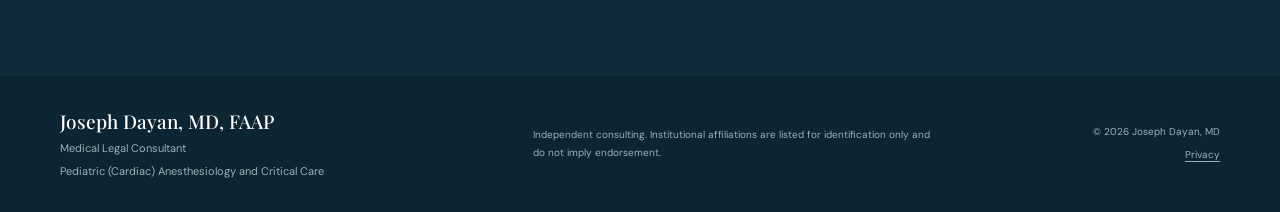
==== commit 3f71f33f: "Use approved professionally edited portrait on /joey homepage" ====
--- a/joey/index.html
+++ b/joey/index.html
@@ -63,7 +63,7 @@
           </div>
         </div>
         <div class="hero-photo">
-          <img src="https://med.miami.edu/-/media/millerschool/faculty/anesthesiology/54119388-joseph-dayan.ashx?rev=396a6e62b9d84872a317f934776506e8" alt="Dr. Joseph Dayan" fetchpriority="high" onerror="this.hidden=true;this.nextElementSibling.hidden=false">
+          <img src="assets/joseph-dayan-portrait.webp" alt="Dr. Joseph Dayan in a white medical coat" width="760" height="912" decoding="async" fetchpriority="high" onerror="this.hidden=true;this.nextElementSibling.hidden=false">
           <span class="photo-fallback" hidden aria-hidden="true">JD</span>
           <span class="photo-caption">JOSEPH DAYAN, MD, FAAP</span>
         </div>
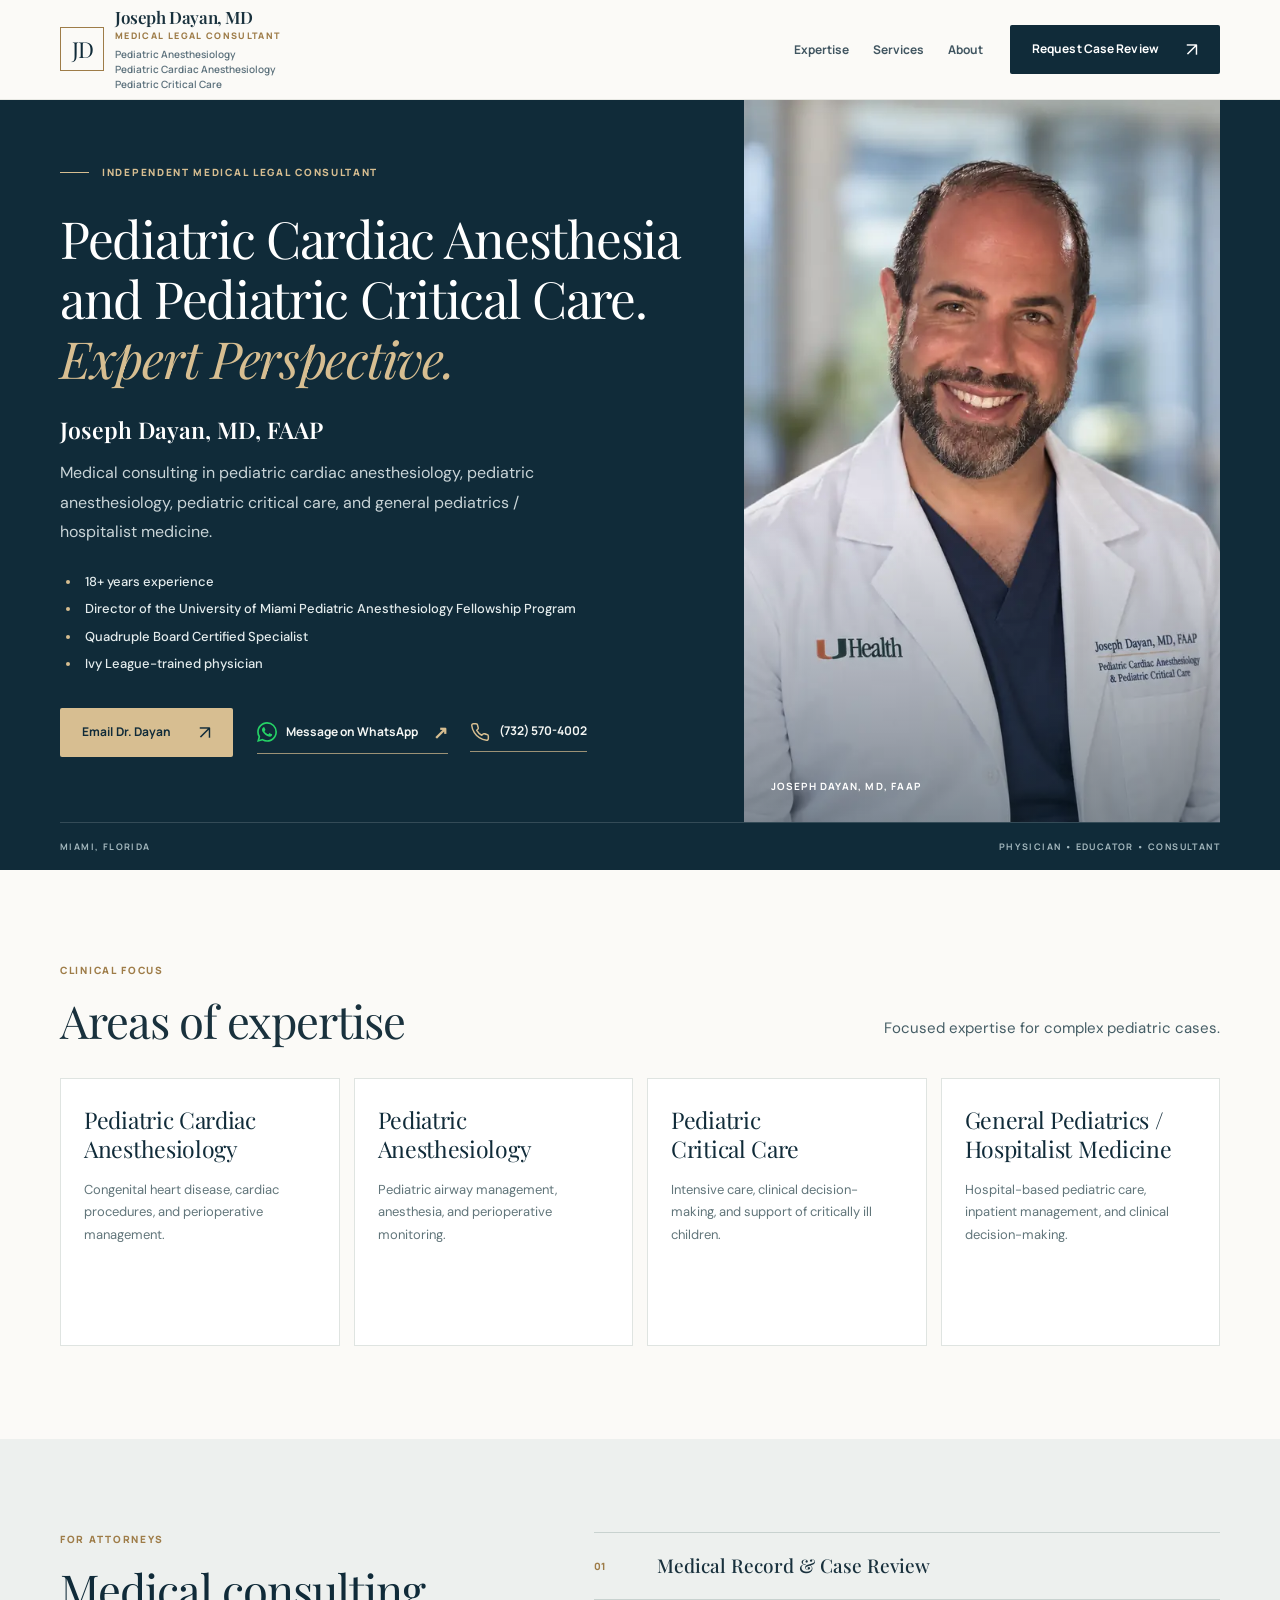
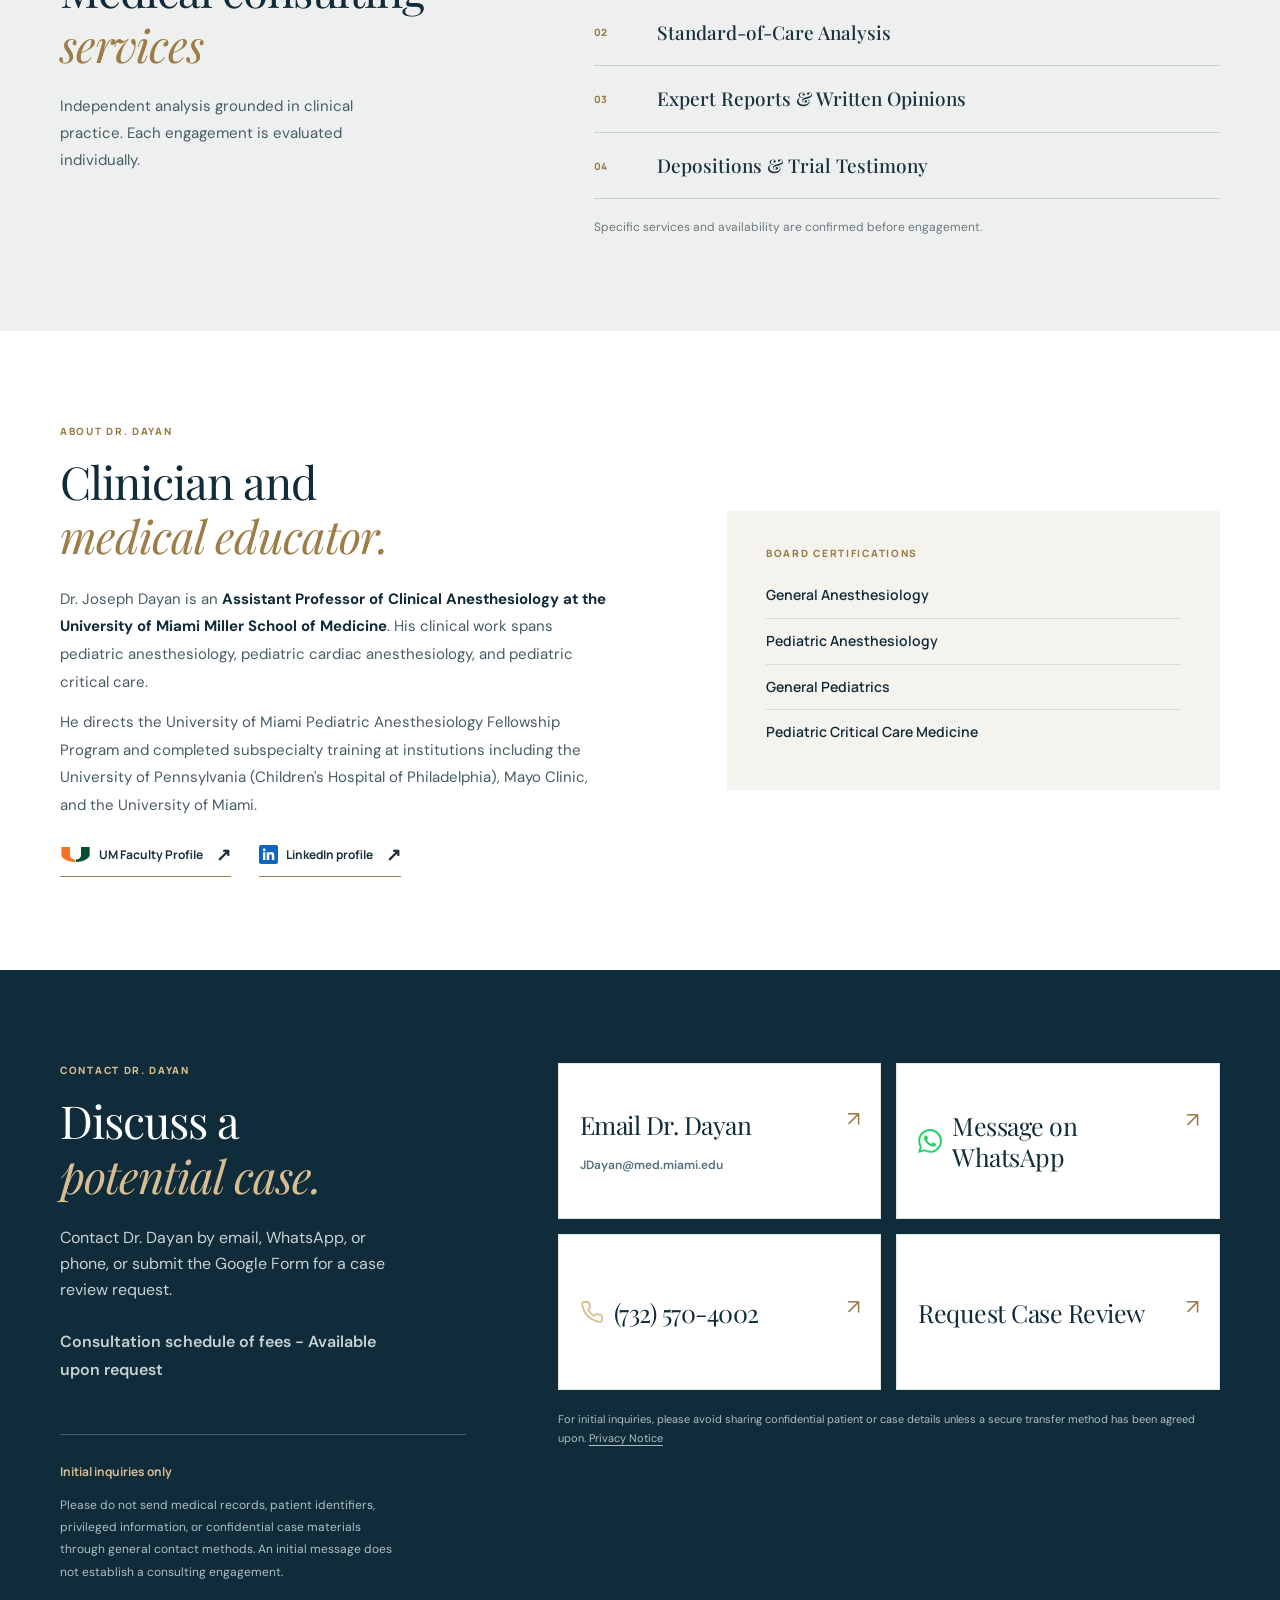
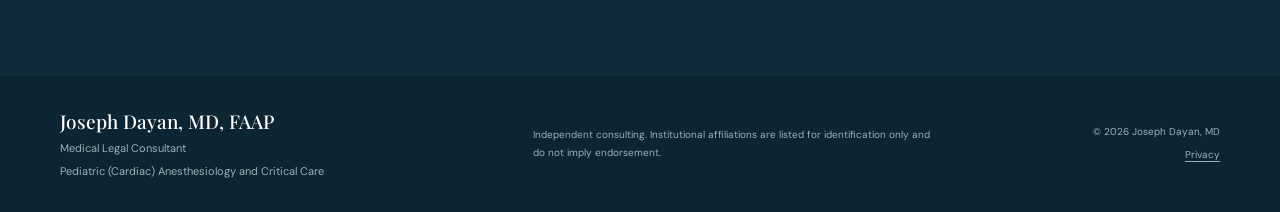
==== commit 76426fc1: "Update Dayan header specialties and university and LinkedIn profile icons" ====
--- a/joey/index.html
+++ b/joey/index.html
@@ -23,7 +23,7 @@
     <div class="container header-layout">
       <a class="brand" href="index.html" aria-label="Joseph Dayan, MD, home">
         <span class="brand-mark" aria-hidden="true">JD</span>
-        <span class="brand-text"><strong>Joseph Dayan, MD</strong><small>MEDICAL LEGAL CONSULTANT</small><small class="brand-specialty">Pediatric (Cardiac) Anesthesiology<br>Pediatric Critical Care</small></span>
+        <span class="brand-text"><strong>Joseph Dayan, MD</strong><small>MEDICAL LEGAL CONSULTANT</small><small class="brand-specialty">Pediatric Anesthesiology<br>Pediatric Cardiac Anesthesiology<br>Pediatric Critical Care</small></span>
       </a>
       <nav class="desktop-nav" aria-label="Main navigation">
         <a href="#expertise">Expertise</a>
@@ -109,10 +109,10 @@
           <p class="eyebrow">ABOUT DR. DAYAN</p>
           <h2 id="about-title">Clinician and<br><em>medical educator.</em></h2>
           <p>Dr. Joseph Dayan is an <strong>Assistant Professor of Clinical Anesthesiology at the University of Miami Miller School of Medicine</strong>. His clinical work spans pediatric anesthesiology, pediatric cardiac anesthesiology, and pediatric critical care.</p>
-          <p>He directs the University of Miami Pediatric Anesthesiology Fellowship Program and completed subspecialty training at institutions including the University of Pennsylvania–Children's Hospital of Philadelphia, Mayo Clinic, and the University of Miami.</p>
+          <p>He directs the University of Miami Pediatric Anesthesiology Fellowship Program and completed subspecialty training at institutions including the University of Pennsylvania (Children's Hospital of Philadelphia), Mayo Clinic, and the University of Miami.</p>
           <div class="profile-links">
-            <a href="https://med.miami.edu/faculty/joseph-dayan-md-faap" target="_blank" rel="noopener noreferrer" class="underlined-link">University faculty profile <span aria-hidden="true">↗</span></a>
-            <a href="https://www.linkedin.com/in/joseph-dayan-md-79019a79" target="_blank" rel="noopener noreferrer" class="underlined-link">LinkedIn profile <span aria-hidden="true">↗</span></a>
+            <a href="https://med.miami.edu/faculty/joseph-dayan-md-faap" target="_blank" rel="noopener noreferrer" class="underlined-link"><img class="profile-link-icon um-profile-icon" src="assets/um-mark.svg" width="31" height="22" alt="">UM Faculty Profile <span aria-hidden="true">↗</span></a>
+            <a href="https://www.linkedin.com/in/joseph-dayan-md-79019a79" target="_blank" rel="noopener noreferrer" class="underlined-link"><img class="profile-link-icon linkedin-profile-icon" src="assets/linkedin.svg" width="19" height="19" alt="">LinkedIn profile <span aria-hidden="true">↗</span></a>
           </div>
         </div>
         <div class="boards" aria-label="Board certifications">
--- a/joey/assets/styles.css
+++ b/joey/assets/styles.css
@@ -256,3 +256,13 @@
 .contact-option-label .phone-icon{width:24px;height:24px}
 .hero-actions{column-gap:24px;row-gap:16px}
 @media(max-width:670px){.hero-secondary-actions{gap:12px 22px}.hero-phone-link{font-size:12px}}
+
+/* Faculty and LinkedIn profile links */
+.profile-links .underlined-link{gap:8px;min-height:32px;white-space:normal}
+.profile-links .underlined-link span{margin-left:5px}
+.profile-link-icon{display:block;object-fit:contain;flex:none}
+.um-profile-icon{width:31px;height:22px}
+.linkedin-profile-icon{width:19px;height:19px}
+.brand-specialty{max-width:285px}
+@media(max-width:670px){.brand-specialty{max-width:260px}}
+@media(max-width:370px){.brand-specialty{max-width:230px}}
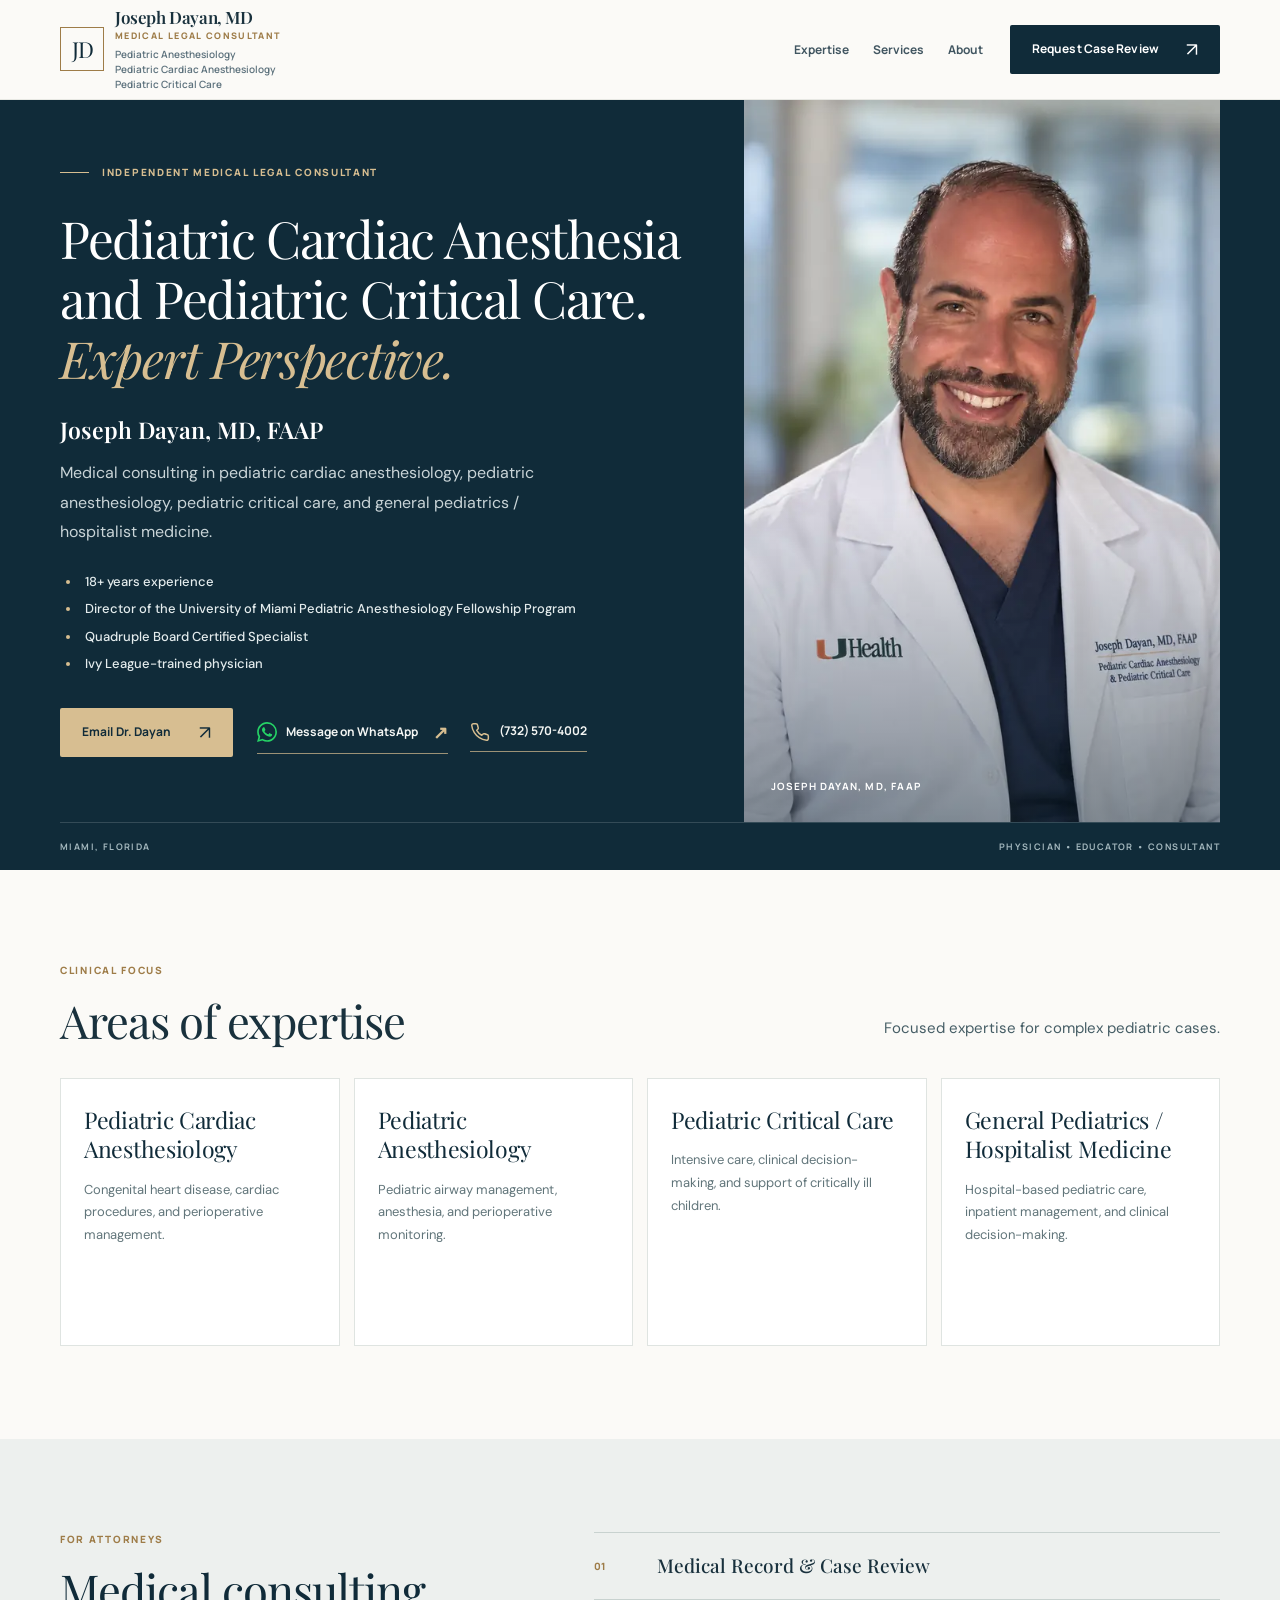
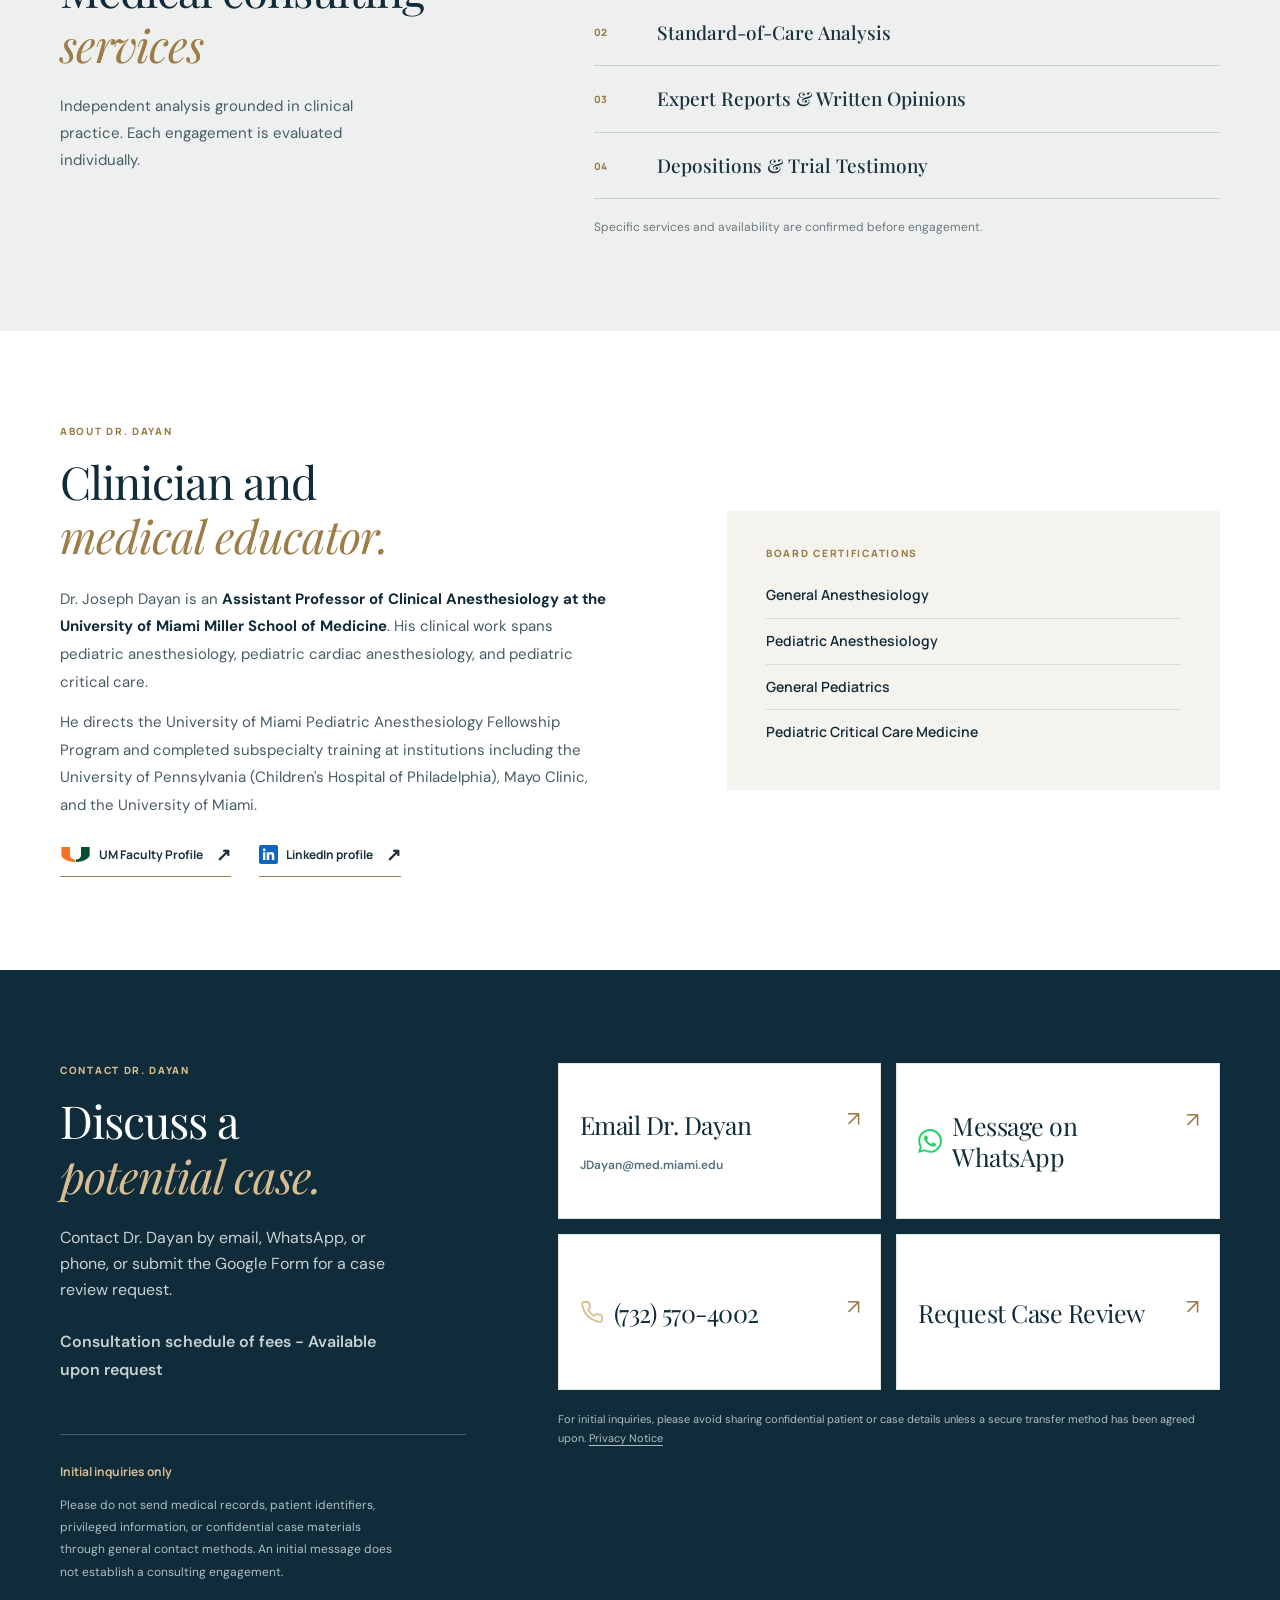
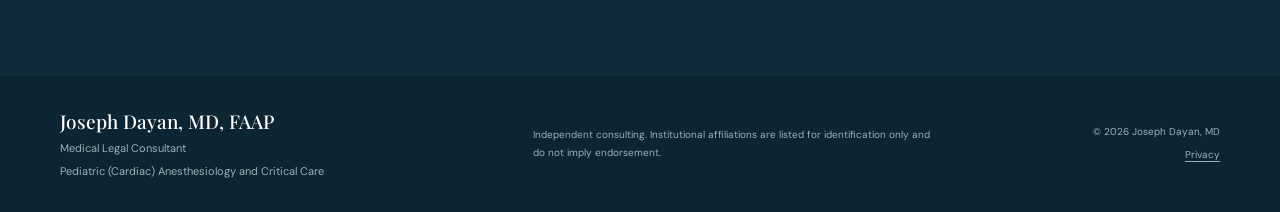
==== commit d7ea9b2c: "Allow clinical specialty headings to wrap naturally on mobile" ====
--- a/joey/index.html
+++ b/joey/index.html
@@ -78,10 +78,10 @@
           <p>Focused expertise for complex pediatric cases.</p>
         </div>
         <div class="focus-grid">
-          <article class="focus-card"><h3>Pediatric Cardiac<br>Anesthesiology</h3><p>Congenital heart disease, cardiac procedures, and perioperative management.</p></article>
-          <article class="focus-card"><h3>Pediatric<br>Anesthesiology</h3><p>Pediatric airway management, anesthesia, and perioperative monitoring.</p></article>
-          <article class="focus-card"><h3>Pediatric<br>Critical Care</h3><p>Intensive care, clinical decision-making, and support of critically ill children.</p></article>
-          <article class="focus-card"><h3>General Pediatrics /<br>Hospitalist Medicine</h3><p>Hospital-based pediatric care, inpatient management, and clinical decision-making.</p></article>
+          <article class="focus-card"><h3>Pediatric Cardiac Anesthesiology</h3><p>Congenital heart disease, cardiac procedures, and perioperative management.</p></article>
+          <article class="focus-card"><h3>Pediatric Anesthesiology</h3><p>Pediatric airway management, anesthesia, and perioperative monitoring.</p></article>
+          <article class="focus-card"><h3>Pediatric Critical Care</h3><p>Intensive care, clinical decision-making, and support of critically ill children.</p></article>
+          <article class="focus-card"><h3>General Pediatrics / Hospitalist Medicine</h3><p>Hospital-based pediatric care, inpatient management, and clinical decision-making.</p></article>
         </div>
       </div>
     </section>
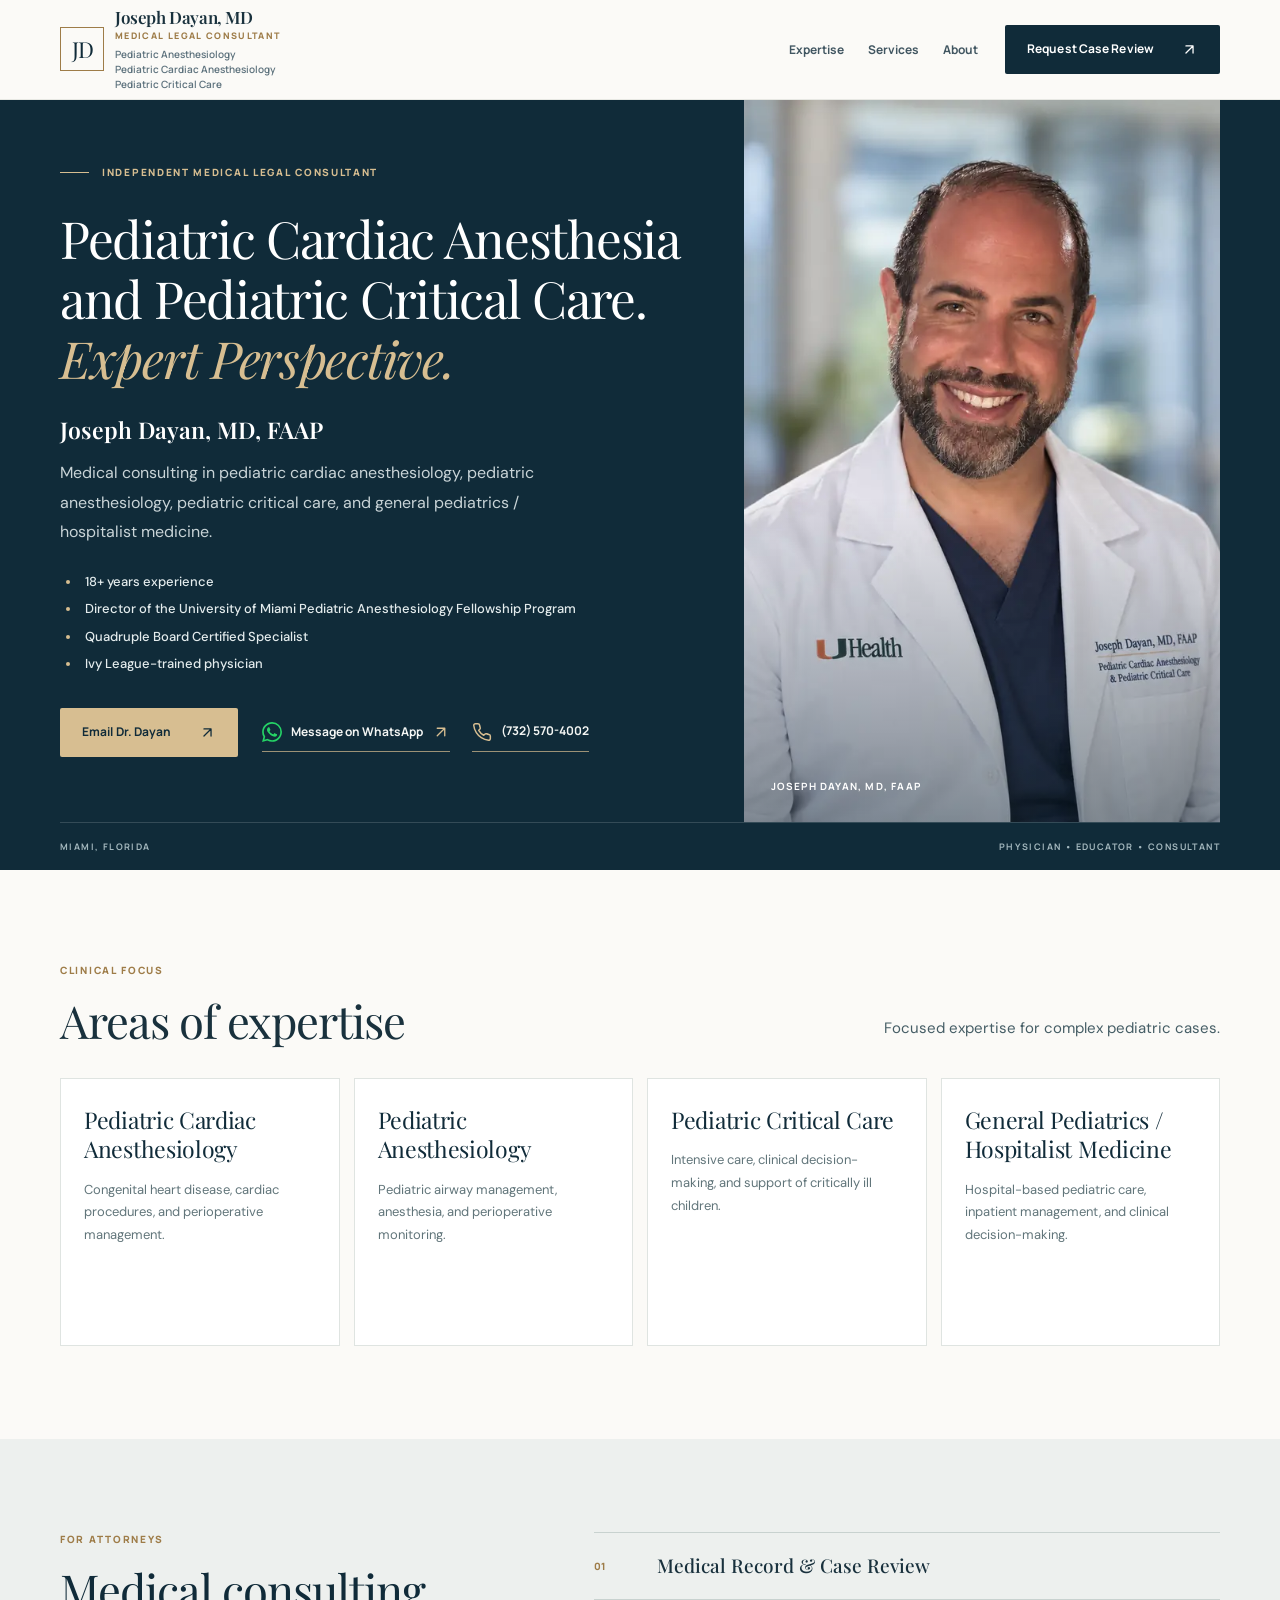
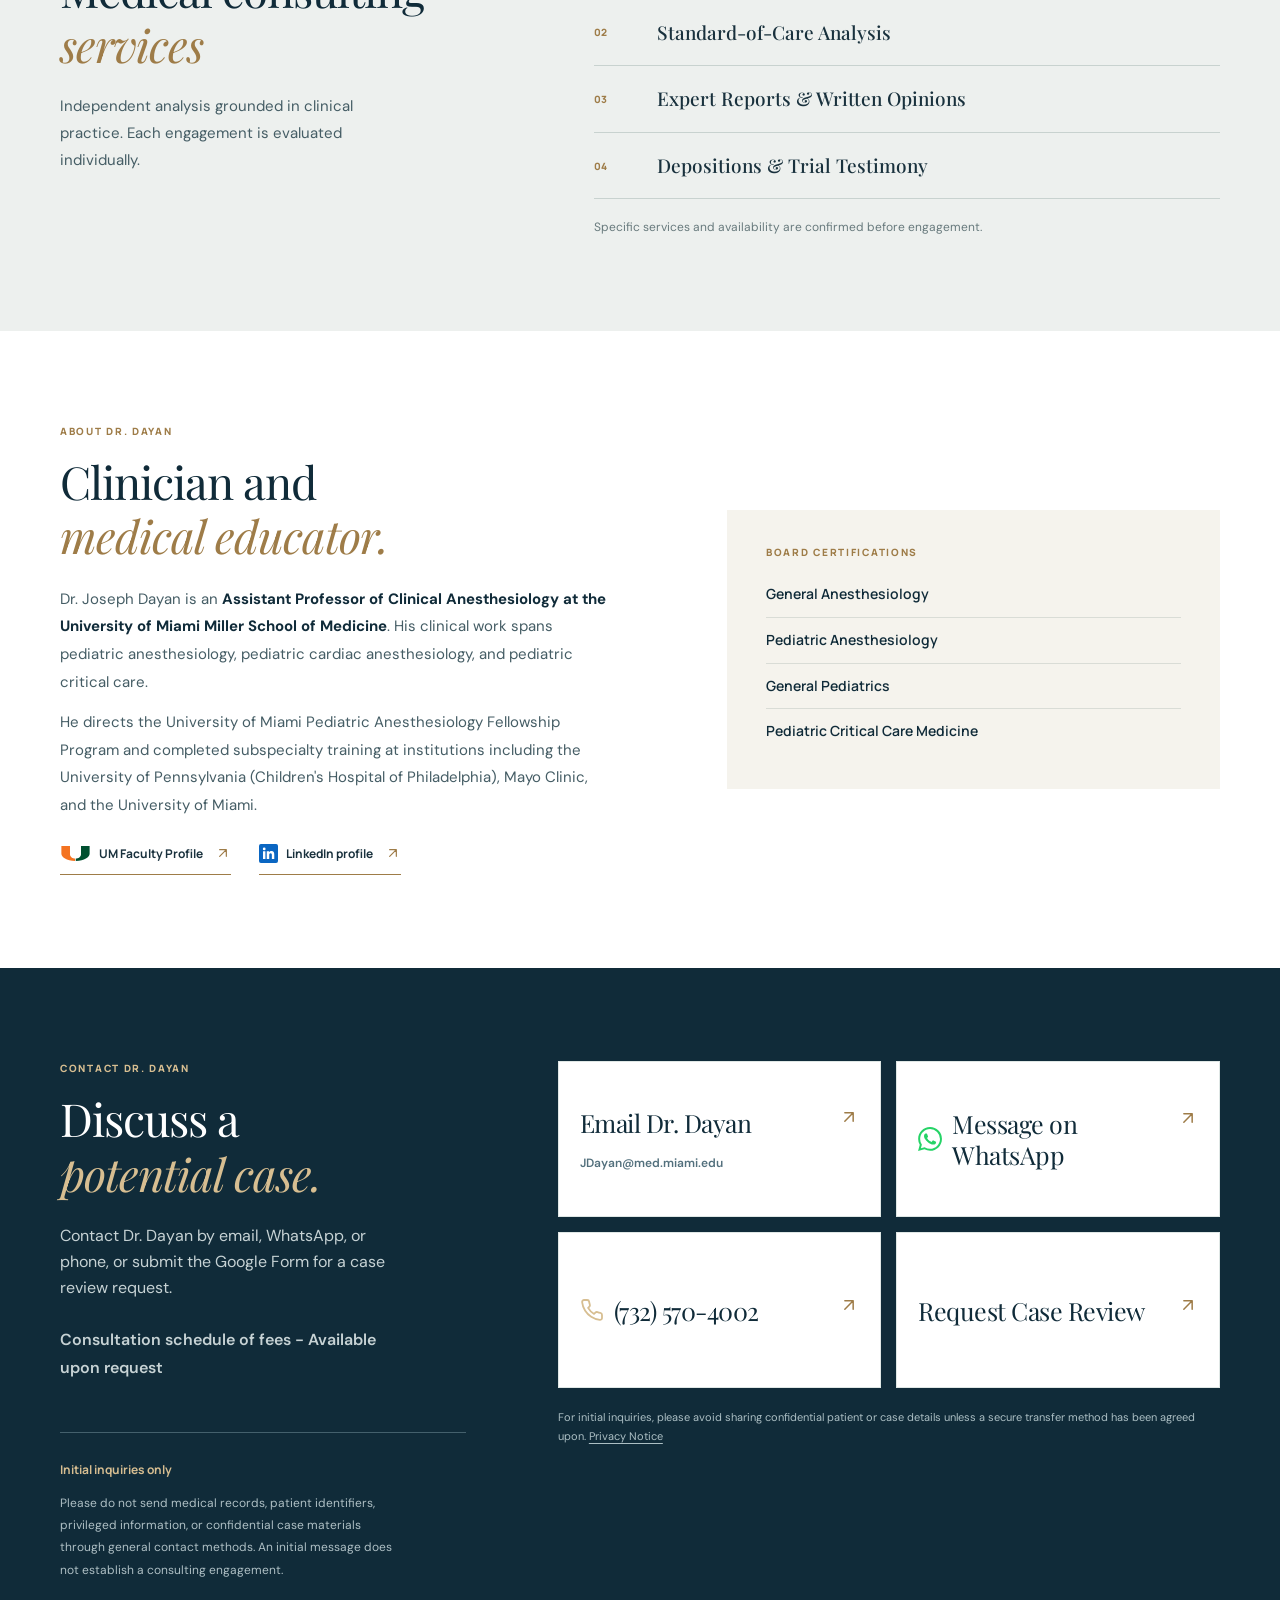
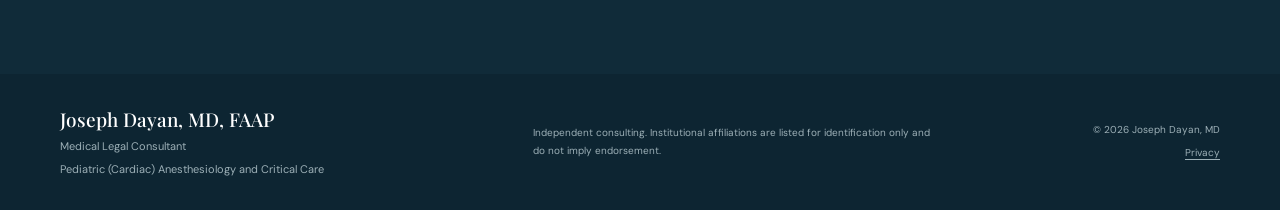
==== commit 89c56db2: "Fix mobile concatenated headings and replace emoji arrows with inline SVG icons" ====
--- a/joey/index.html
+++ b/joey/index.html
@@ -30,14 +30,14 @@
         <a href="#services">Services</a>
         <a href="#about">About</a>
       </nav>
-      <a class="btn btn-nav" href="https://forms.gle/VSAVzxjfs5dsTmnk8" target="_blank" rel="noopener noreferrer" aria-label="Request case review via Google Form">Request Case Review <span aria-hidden="true">↗</span></a>
+      <a class="btn btn-nav" href="https://forms.gle/VSAVzxjfs5dsTmnk8" target="_blank" rel="noopener noreferrer" aria-label="Request case review via Google Form">Request Case Review <svg class="link-arrow" xmlns="http://www.w3.org/2000/svg" viewBox="0 0 24 24" width="18" height="18" fill="none" stroke="currentColor" stroke-width="1.8" stroke-linecap="round" stroke-linejoin="round" aria-hidden="true" focusable="false"><path d="M7 7h10v10M17 7 7 17"/></svg></a>
       <button class="menu-toggle" type="button" aria-label="Open navigation" aria-expanded="false" aria-controls="mobile-nav" data-menu-toggle><span></span><span></span></button>
     </div>
     <nav class="mobile-nav" id="mobile-nav" aria-label="Mobile navigation" hidden>
       <a href="#expertise">Expertise</a>
       <a href="#services">Services</a>
       <a href="#about">About</a>
-      <a href="https://forms.gle/VSAVzxjfs5dsTmnk8" target="_blank" rel="noopener noreferrer">Request Case Review</a><a href="https://wa.me/17325704002" target="_blank" rel="noopener noreferrer">WhatsApp Dr. Dayan ↗</a>
+      <a href="https://forms.gle/VSAVzxjfs5dsTmnk8" target="_blank" rel="noopener noreferrer">Request Case Review</a><a href="https://wa.me/17325704002" target="_blank" rel="noopener noreferrer">WhatsApp Dr. Dayan</a>
     </nav>
   </header>
   <main id="main">
@@ -55,9 +55,9 @@
             <li>Ivy League-trained physician</li>
           </ul>
           <div class="hero-actions">
-            <a class="btn btn-accent" href="mailto:JDayan@med.miami.edu?subject=Medical%20Case%20Review%20Inquiry">Email Dr. Dayan <span aria-hidden="true">↗</span></a>
+            <a class="btn btn-accent" href="mailto:JDayan@med.miami.edu?subject=Medical%20Case%20Review%20Inquiry">Email Dr. Dayan <svg class="link-arrow" xmlns="http://www.w3.org/2000/svg" viewBox="0 0 24 24" width="18" height="18" fill="none" stroke="currentColor" stroke-width="1.8" stroke-linecap="round" stroke-linejoin="round" aria-hidden="true" focusable="false"><path d="M7 7h10v10M17 7 7 17"/></svg></a>
             <div class="hero-secondary-actions">
-              <a class="subtle-link whatsapp-link" href="https://wa.me/17325704002" target="_blank" rel="noopener noreferrer"><img class="whatsapp-icon" src="assets/whatsapp.svg" alt="" width="20" height="20"> Message on WhatsApp <span aria-hidden="true">↗</span></a>
+              <a class="subtle-link whatsapp-link" href="https://wa.me/17325704002" target="_blank" rel="noopener noreferrer"><img class="whatsapp-icon" src="assets/whatsapp.svg" alt="" width="20" height="20"> Message on WhatsApp <svg class="link-arrow" xmlns="http://www.w3.org/2000/svg" viewBox="0 0 24 24" width="18" height="18" fill="none" stroke="currentColor" stroke-width="1.8" stroke-linecap="round" stroke-linejoin="round" aria-hidden="true" focusable="false"><path d="M7 7h10v10M17 7 7 17"/></svg></a>
               <a class="hero-phone-link" href="tel:+17325704002" aria-label="Call (732) 570-4002"><img class="phone-icon" src="assets/phone.svg" width="20" height="20" alt="">(732) 570-4002</a>
             </div>
           </div>
@@ -90,7 +90,7 @@
       <div class="container services-layout">
         <div class="services-intro">
           <p class="eyebrow">FOR ATTORNEYS</p>
-          <h2 id="services-title">Medical consulting<br><em>services</em></h2>
+          <h2 id="services-title">Medical consulting <em>services</em></h2>
           <p>Independent analysis grounded in clinical practice. Each engagement is evaluated individually.</p>
         </div>
         <div class="service-items">
@@ -107,12 +107,12 @@
       <div class="container about-layout">
         <div class="about-copy">
           <p class="eyebrow">ABOUT DR. DAYAN</p>
-          <h2 id="about-title">Clinician and<br><em>medical educator.</em></h2>
+          <h2 id="about-title">Clinician and <em>medical educator.</em></h2>
           <p>Dr. Joseph Dayan is an <strong>Assistant Professor of Clinical Anesthesiology at the University of Miami Miller School of Medicine</strong>. His clinical work spans pediatric anesthesiology, pediatric cardiac anesthesiology, and pediatric critical care.</p>
           <p>He directs the University of Miami Pediatric Anesthesiology Fellowship Program and completed subspecialty training at institutions including the University of Pennsylvania (Children's Hospital of Philadelphia), Mayo Clinic, and the University of Miami.</p>
           <div class="profile-links">
-            <a href="https://med.miami.edu/faculty/joseph-dayan-md-faap" target="_blank" rel="noopener noreferrer" class="underlined-link"><img class="profile-link-icon um-profile-icon" src="assets/um-mark.svg" width="31" height="22" alt="">UM Faculty Profile <span aria-hidden="true">↗</span></a>
-            <a href="https://www.linkedin.com/in/joseph-dayan-md-79019a79" target="_blank" rel="noopener noreferrer" class="underlined-link"><img class="profile-link-icon linkedin-profile-icon" src="assets/linkedin.svg" width="19" height="19" alt="">LinkedIn profile <span aria-hidden="true">↗</span></a>
+            <a href="https://med.miami.edu/faculty/joseph-dayan-md-faap" target="_blank" rel="noopener noreferrer" class="underlined-link"><img class="profile-link-icon um-profile-icon" src="assets/um-mark.svg" width="31" height="22" alt="">UM Faculty Profile <svg class="link-arrow" xmlns="http://www.w3.org/2000/svg" viewBox="0 0 24 24" width="18" height="18" fill="none" stroke="currentColor" stroke-width="1.8" stroke-linecap="round" stroke-linejoin="round" aria-hidden="true" focusable="false"><path d="M7 7h10v10M17 7 7 17"/></svg></a>
+            <a href="https://www.linkedin.com/in/joseph-dayan-md-79019a79" target="_blank" rel="noopener noreferrer" class="underlined-link"><img class="profile-link-icon linkedin-profile-icon" src="assets/linkedin.svg" width="19" height="19" alt="">LinkedIn profile <svg class="link-arrow" xmlns="http://www.w3.org/2000/svg" viewBox="0 0 24 24" width="18" height="18" fill="none" stroke="currentColor" stroke-width="1.8" stroke-linecap="round" stroke-linejoin="round" aria-hidden="true" focusable="false"><path d="M7 7h10v10M17 7 7 17"/></svg></a>
           </div>
         </div>
         <div class="boards" aria-label="Board certifications">
@@ -131,24 +131,24 @@
       <div class="container contact-layout">
         <div class="contact-copy">
           <p class="eyebrow">CONTACT DR. DAYAN</p>
-          <h2 id="contact-title">Discuss a<br><em>potential case.</em></h2>
+          <h2 id="contact-title">Discuss a <em>potential case.</em></h2>
           <p>Contact Dr. Dayan by email, WhatsApp, or phone, or submit the Google Form for a case review request.</p>
           <p class="fee-note">Consultation schedule of fees - Available upon request</p>
           <div class="contact-note"><strong>Initial inquiries only</strong><p>Please do not send medical records, patient identifiers, privileged information, or confidential case materials through general contact methods. An initial message does not establish a consulting engagement.</p></div>
         </div>
         <div class="contact-options" aria-label="Contact and case review options">
           <a class="contact-option" href="mailto:JDayan@med.miami.edu?subject=Medical%20Case%20Review%20Inquiry">
-            <span class="contact-option-name">Email Dr. Dayan <span class="contact-arrow" aria-hidden="true">↗</span></span>
+            <span class="contact-option-name">Email Dr. Dayan <svg class="link-arrow" xmlns="http://www.w3.org/2000/svg" viewBox="0 0 24 24" width="18" height="18" fill="none" stroke="currentColor" stroke-width="1.8" stroke-linecap="round" stroke-linejoin="round" aria-hidden="true" focusable="false"><path d="M7 7h10v10M17 7 7 17"/></svg></span>
             <span class="contact-option-detail">JDayan@med.miami.edu</span>
           </a>
           <a class="contact-option" href="https://wa.me/17325704002" target="_blank" rel="noopener noreferrer">
-            <span class="contact-option-name"><span class="contact-option-label"><img class="whatsapp-icon" src="assets/whatsapp.svg" alt="" width="20" height="20"> Message on WhatsApp</span><span class="contact-arrow" aria-hidden="true">↗</span></span>
+            <span class="contact-option-name"><span class="contact-option-label"><img class="whatsapp-icon" src="assets/whatsapp.svg" alt="" width="20" height="20"> Message on WhatsApp</span><svg class="link-arrow" xmlns="http://www.w3.org/2000/svg" viewBox="0 0 24 24" width="18" height="18" fill="none" stroke="currentColor" stroke-width="1.8" stroke-linecap="round" stroke-linejoin="round" aria-hidden="true" focusable="false"><path d="M7 7h10v10M17 7 7 17"/></svg></span>
           </a>
           <a class="contact-option" href="tel:+17325704002" aria-label="Call (732) 570-4002">
-            <span class="contact-option-name"><span class="contact-option-label"><img class="phone-icon" src="assets/phone.svg" alt="" width="24" height="24"> (732) 570-4002</span><span class="contact-arrow" aria-hidden="true">↗</span></span>
+            <span class="contact-option-name"><span class="contact-option-label"><img class="phone-icon" src="assets/phone.svg" alt="" width="24" height="24"> (732) 570-4002</span><svg class="link-arrow" xmlns="http://www.w3.org/2000/svg" viewBox="0 0 24 24" width="18" height="18" fill="none" stroke="currentColor" stroke-width="1.8" stroke-linecap="round" stroke-linejoin="round" aria-hidden="true" focusable="false"><path d="M7 7h10v10M17 7 7 17"/></svg></span>
           </a>
           <a class="contact-option" href="https://forms.gle/VSAVzxjfs5dsTmnk8" target="_blank" rel="noopener noreferrer">
-            <span class="contact-option-name">Request Case Review <span class="contact-arrow" aria-hidden="true">↗</span></span>
+            <span class="contact-option-name">Request Case Review <svg class="link-arrow" xmlns="http://www.w3.org/2000/svg" viewBox="0 0 24 24" width="18" height="18" fill="none" stroke="currentColor" stroke-width="1.8" stroke-linecap="round" stroke-linejoin="round" aria-hidden="true" focusable="false"><path d="M7 7h10v10M17 7 7 17"/></svg></span>
           </a>
           <p class="contact-privacy">For initial inquiries, please avoid sharing confidential patient or case details unless a secure transfer method has been agreed upon. <a href="privacy.html">Privacy Notice</a></p>
         </div>
--- a/joey/assets/styles.css
+++ b/joey/assets/styles.css
@@ -177,11 +177,11 @@
 .focus-grid{gap:11px}
 .focus-card{min-height:0;padding:23px 25px}
 .focus-card h3{font-size:24px;margin:12px 0}
-.focus-card h3 br{display:none}
+
 .focus-card p{max-width:none}
 .services-layout,.about-layout,.contact-layout{gap:34px}
 .services-intro>p:last-child{margin-top:13px}
-.services-intro h2 br,.about-copy h2 br{display:none}
+/* Decorative desktop heading breaks now use block-level emphasis, not hidden <br> elements. */
 .boards{padding:28px 30px}
 .contact-note{margin-top:28px}
 .footer-content{grid-template-columns:1fr;gap:16px;padding:39px 0 0}
@@ -266,3 +266,23 @@
 .brand-specialty{max-width:285px}
 @media(max-width:670px){.brand-specialty{max-width:260px}}
 @media(max-width:370px){.brand-specialty{max-width:230px}}
+
+/* Mobile text-flow and cross-platform icon rendering (Oct 2026) */
+.services-intro h2 em,
+.about-copy h2 em,
+.contact-copy h2 em{display:block}
+.link-arrow{display:inline-block;width:18px;height:18px;min-width:18px;flex:none;vertical-align:middle;color:inherit;overflow:visible}
+.btn .link-arrow{width:17px;height:17px;min-width:17px}
+.subtle-link .link-arrow{color:var(--gold)}
+.underlined-link .link-arrow{width:16px;height:16px;min-width:16px;color:var(--gold-dark);margin-left:4px}
+.contact-option-name>.link-arrow{width:20px;height:20px;min-width:20px;color:var(--gold-dark);margin-left:auto}
+.profile-links .underlined-link{gap:8px}
+.services-intro h2,.about-copy h2,.contact-copy h2{overflow-wrap:normal;word-break:normal}
+@media(max-width:670px){
+ .services-intro h2 em,
+ .about-copy h2 em,
+ .contact-copy h2 em{display:inline}
+ .services-intro h2,
+ .about-copy h2,
+ .contact-copy h2{text-wrap:pretty}
+}
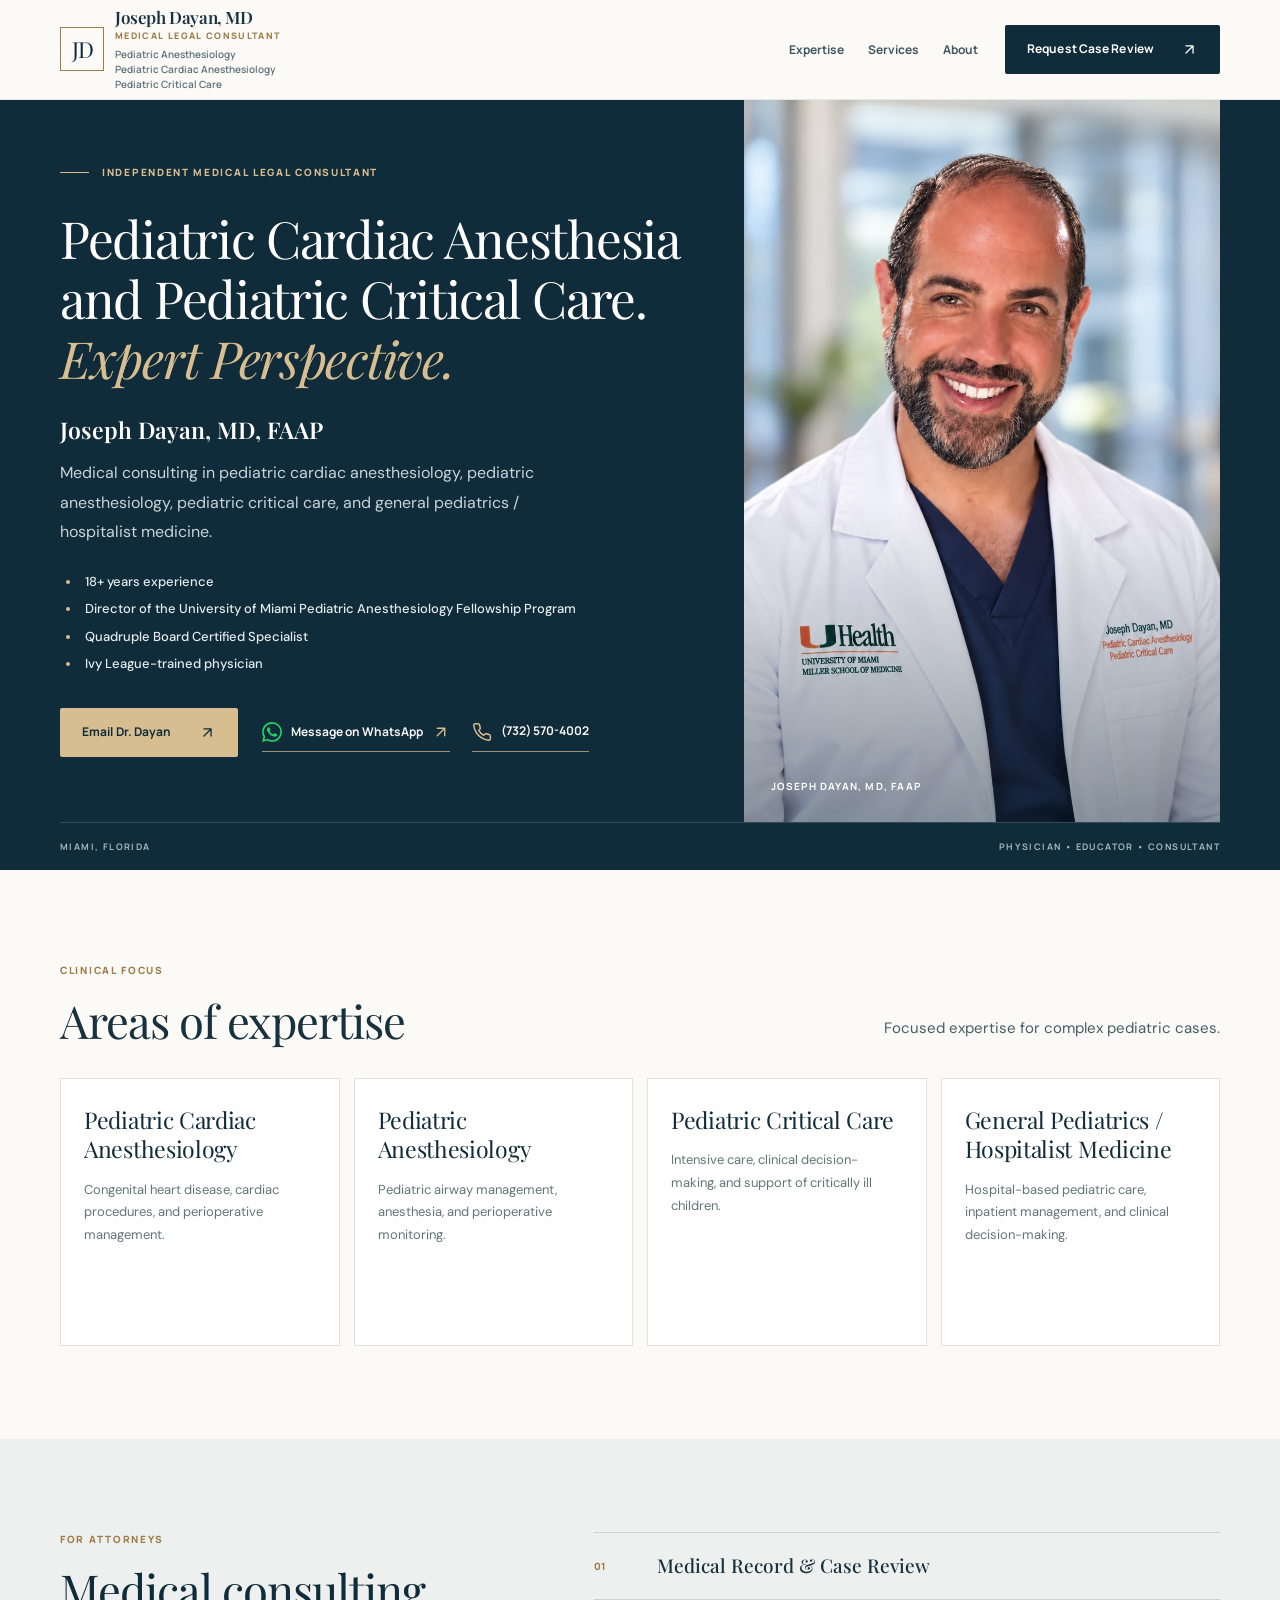
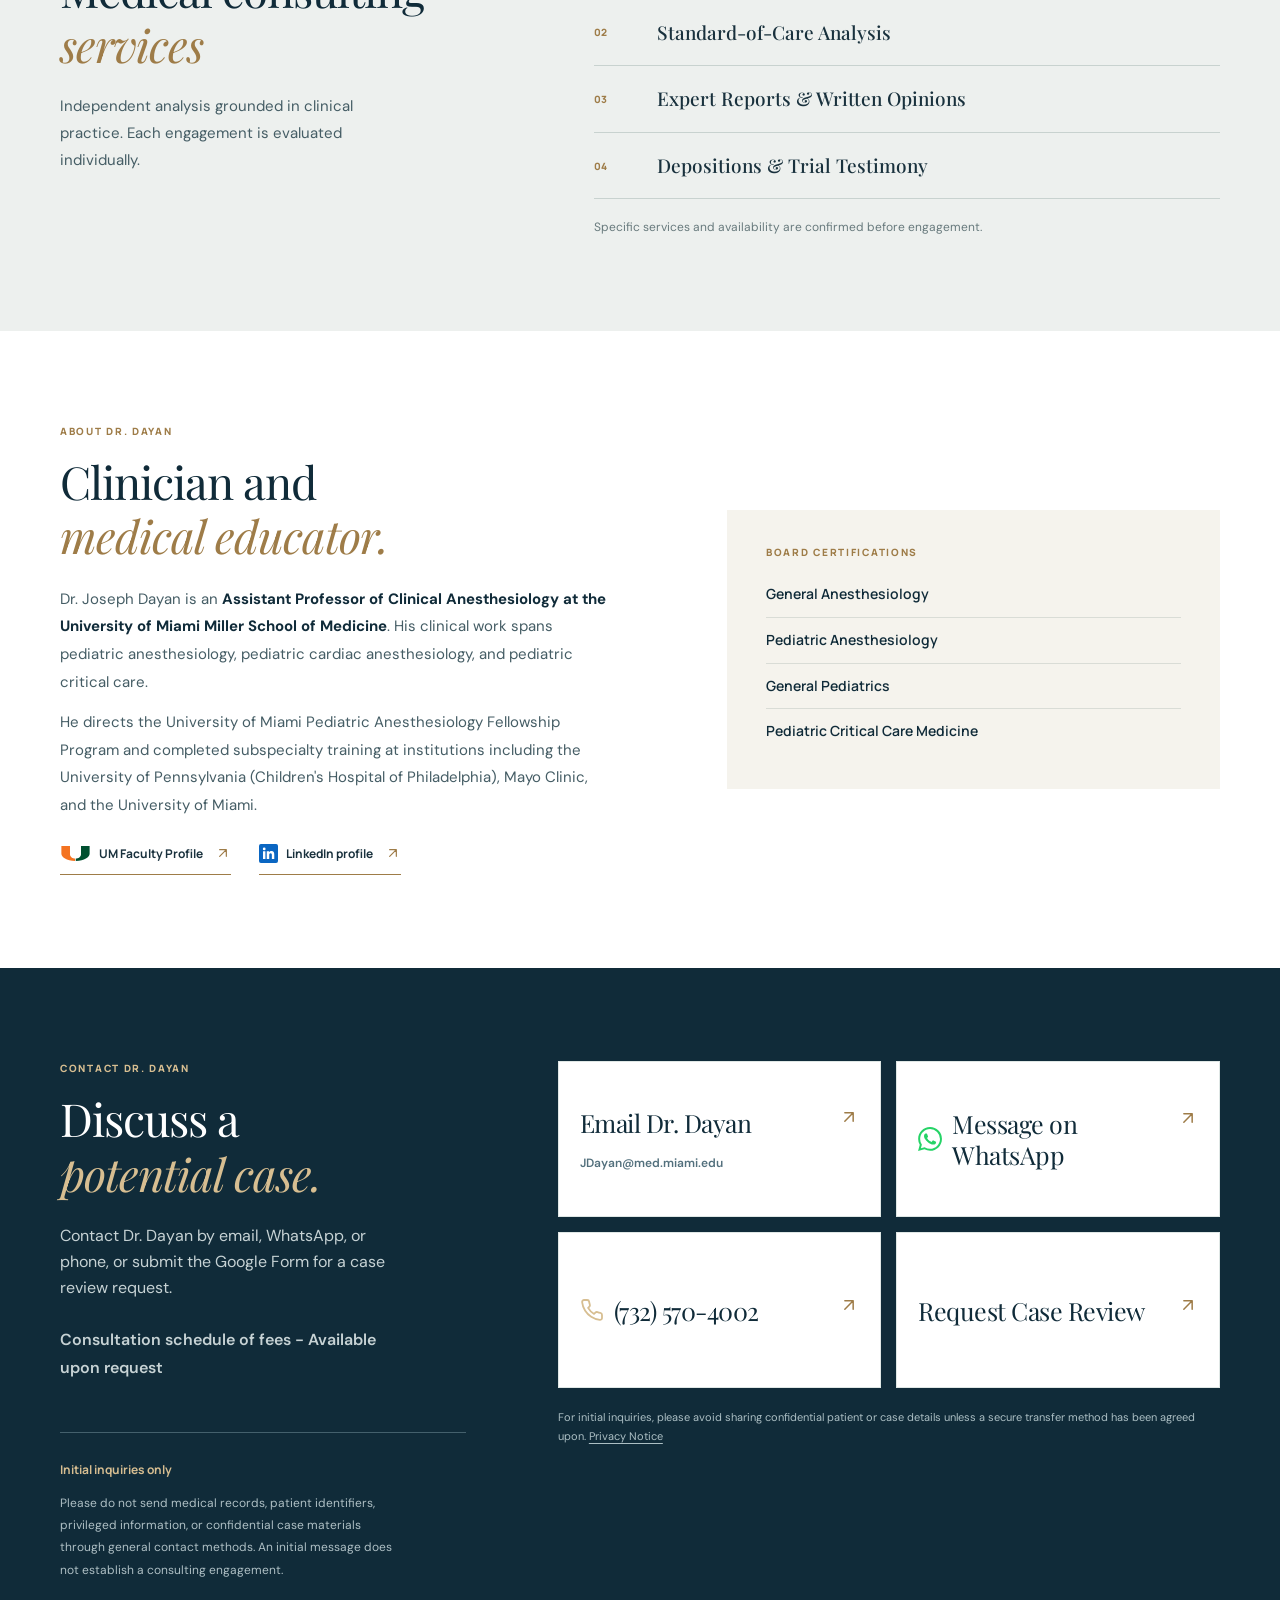
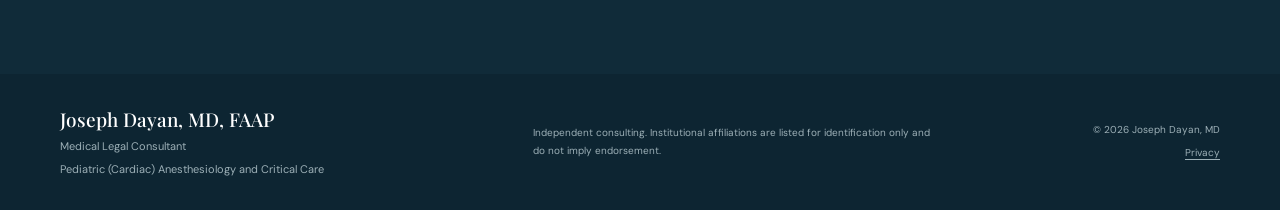
==== commit d44e68f3: "Set new Dr Dayan professional portrait as primary /joey photo" ====
--- a/joey/index.html
+++ b/joey/index.html
@@ -63,7 +63,7 @@
           </div>
         </div>
         <div class="hero-photo">
-          <img src="assets/joseph-dayan-portrait.webp" alt="Dr. Joseph Dayan in a white medical coat" width="760" height="912" decoding="async" fetchpriority="high" onerror="this.hidden=true;this.nextElementSibling.hidden=false">
+          <img src="assets/joseph-dayan-primary-2026.webp" alt="Dr. Joseph Dayan wearing a white medical coat with his name and specialties" width="1122" height="1402" decoding="async" fetchpriority="high" onerror="this.hidden=true;this.nextElementSibling.hidden=false">
           <span class="photo-fallback" hidden aria-hidden="true">JD</span>
           <span class="photo-caption">JOSEPH DAYAN, MD, FAAP</span>
         </div>
